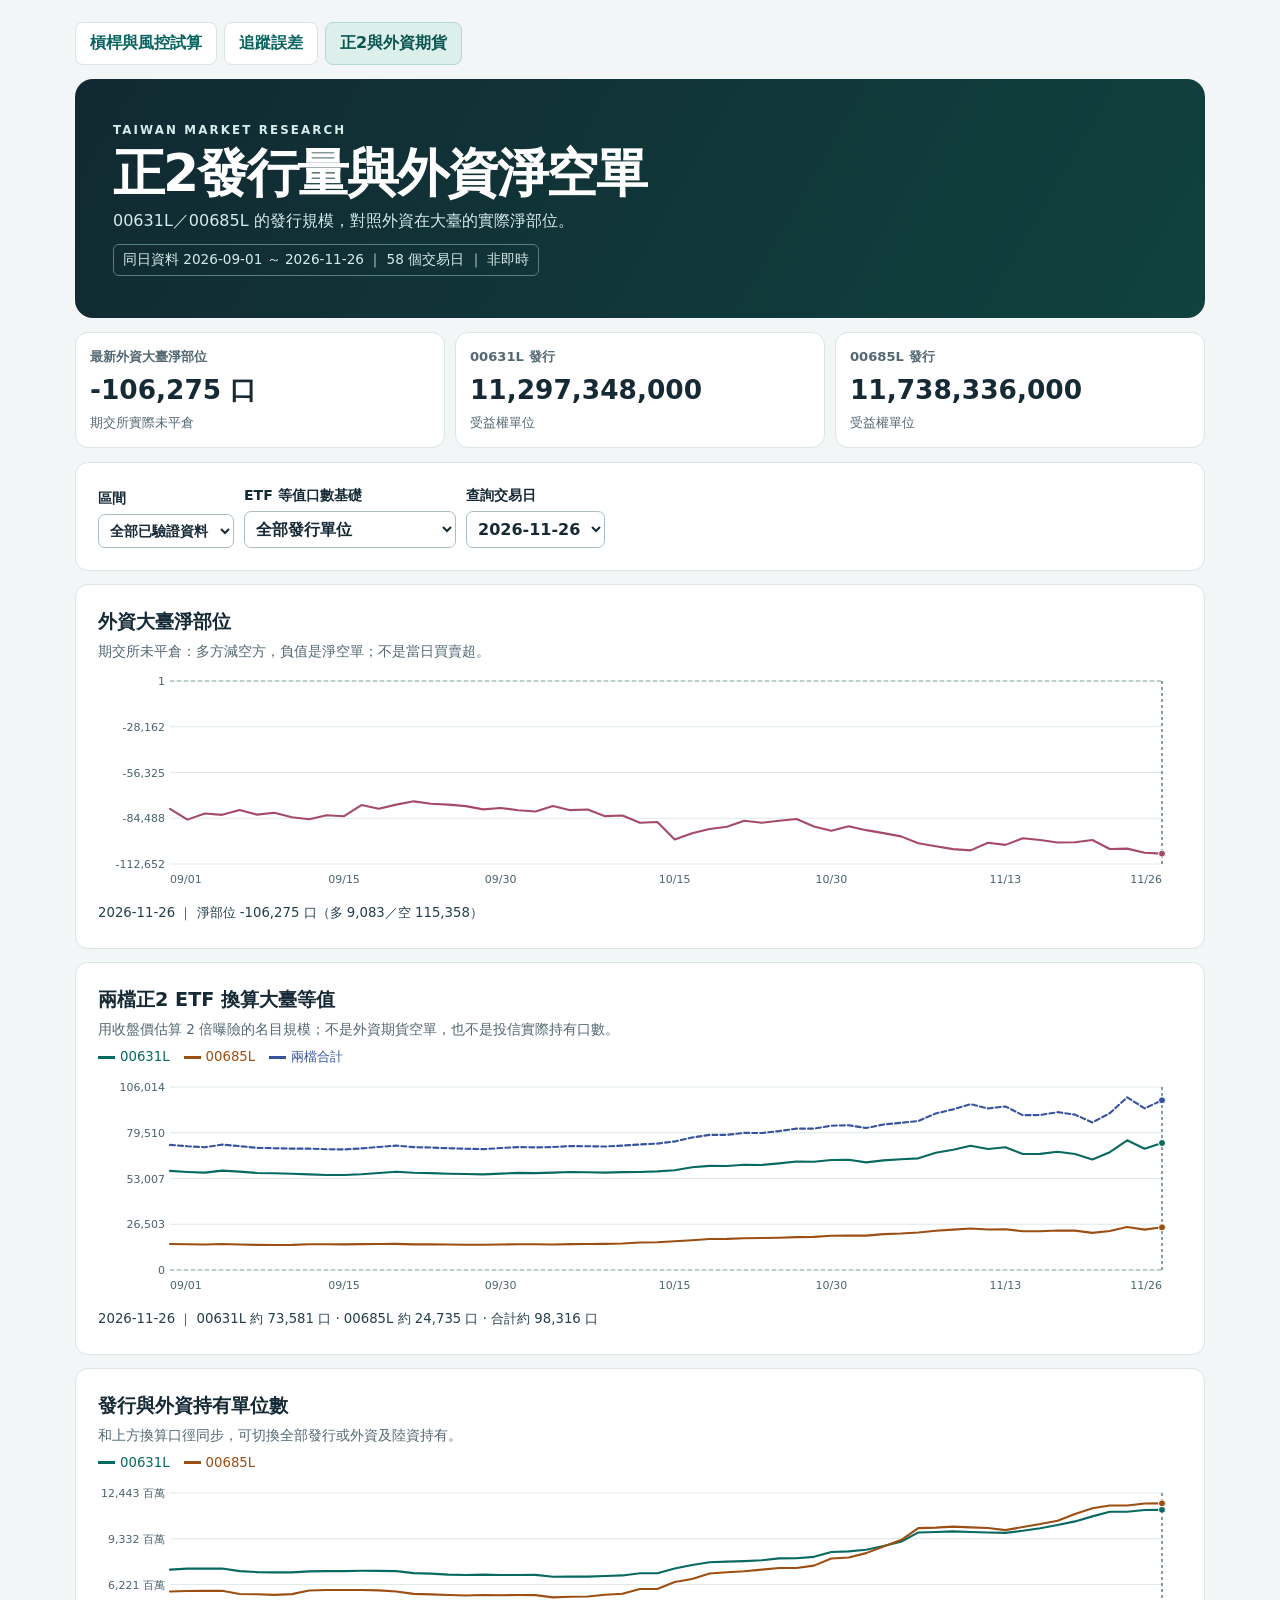
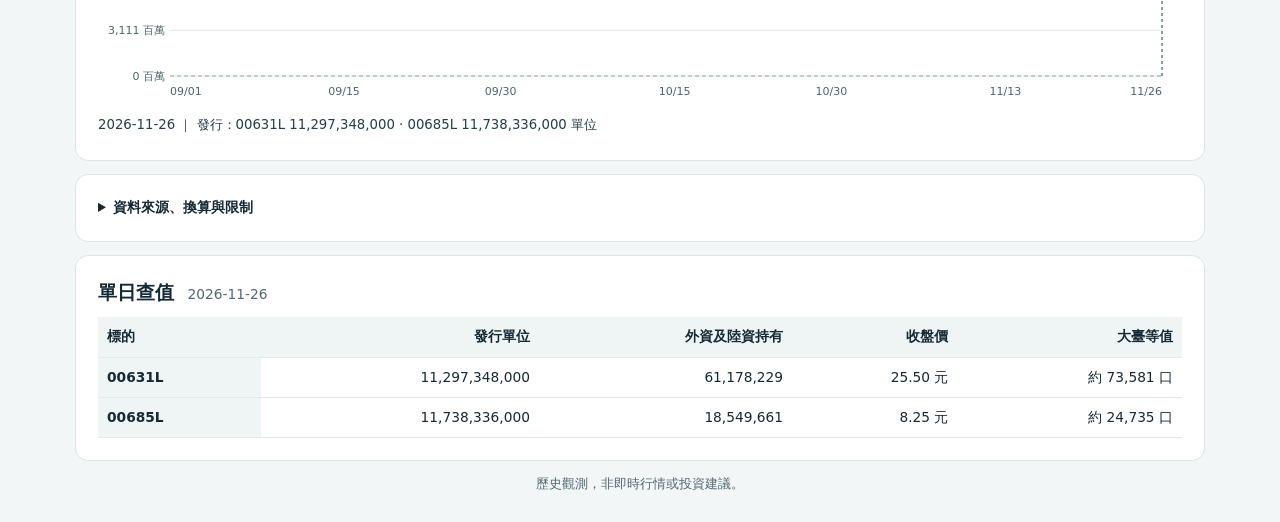
==== positioning/index.html @ 53dcfe0d "Add official foreign futures positioning and leveraged ETF exposure dashboard" ====
<!doctype html>
<html lang="zh-Hant-TW">
<head>
<meta charset="utf-8"><meta name="viewport" content="width=device-width,initial-scale=1">
<meta http-equiv="Content-Security-Policy" content="default-src 'self'; script-src 'self'; style-src 'self'; connect-src 'self' https://raw.githubusercontent.com/pc007ya/TAIEX-LeverageX2/main/positioning/observations.csv; object-src 'none'; base-uri 'none'; form-action 'none'">
<title>正2與外資期貨｜台股槓桿工具</title>
<link rel="stylesheet" href="../tracking/tracker.css?v=linked-day-1"><link rel="stylesheet" href="positioning.css?v=1">
<script type="module" src="positioning.mjs?v=1"></script>
</head>
<body><main>
<nav class="tool-tabs" aria-label="工具分頁"><a href="../">槓桿與風控試算</a><a href="../tracking/">追蹤誤差</a><a href="./" aria-current="page">正2與外資期貨</a></nav>
<header><p class="eyebrow">TAIWAN MARKET RESEARCH</p><h1>正2發行量與外資淨空單</h1>
<p>00631L／00685L 的發行規模，對照外資在大臺的實際淨部位。</p>
<p id="coverage" role="status" class="date-badge">載入證交所與期交所資料…</p>
</header>
<section class="kpis positions-kpis" id="summary" aria-label="最新觀測"></section>
<section class="panel controls" aria-label="圖表控制">
<div class="selects">
<label>區間 <select id="range"><option value="20">近 20 個交易日</option><option value="60">近 60 個交易日</option><option value="all" selected>全部已驗證資料</option></select></label>
<label>ETF 等值口數基礎 <select id="basis"><option value="issued">全部發行單位</option><option value="foreign">只算外資及陸資持有單位</option></select></label>
<label>查詢交易日 <select id="lookup"></select></label>
</div></section>
<section class="panel"><h2>外資大臺淨部位</h2><p class="subtle">期交所未平倉：多方減空方，負值是淨空單；不是當日買賣超。</p><div id="tx"></div><p class="position-readout" id="tx-readout"></p></section>
<section class="panel"><h2>兩檔正2 ETF 換算大臺等值</h2><p class="subtle">用收盤價估算 2 倍曝險的名目規模；不是外資期貨空單，也不是投信實際持有口數。</p><div class="legend"><span class="k631">00631L</span><span class="k685">00685L</span><span class="ktotal">兩檔合計</span></div><div id="exposure"></div><p class="position-readout" id="etf-readout"></p></section>
<section class="panel"><h2>發行與外資持有單位數</h2><p class="subtle">和上方換算口徑同步，可切換全部發行或外資及陸資持有。</p><div class="legend"><span class="k631">00631L</span><span class="k685">00685L</span></div><div id="units"></div><p class="position-readout" id="units-readout"></p></section>
<details class="panel"><summary>資料來源、換算與限制</summary>
<p>外資淨部位＝<a href="https://www.taifex.com.tw/cht/3/futContractsDate">期交所三大法人</a>的臺股期貨未平倉多方 − 空方，合計各到期月；不含小臺、微臺或選擇權。</p>
<p>大臺等值＝所選單位數 × ETF 當日收盤價 × 2 ÷（加權指數當日收盤點數 × 200 元）。以現貨指數當換算基準，非期貨實際成交或結算價；採 ETF 市價而非淨值，會受折溢價影響。00631L 跟蹤臺灣 50 的單日槓桿表現，換算成大臺只用來比較規模，不是精準避險比率。</p>
<p><a href="https://www.twse.com.tw/zh/trading/foreign/mi-qfiis.html">證交所外資及陸資持股統計</a>提供發行股數欄（ETF 為受益權單位）與外陸資持有單位；不把成交量當發行量。<a href="https://www.twse.com.tw/zh/trading/historical/mi-index.html">證交所收盤行情</a>提供收盤價和指數；<a href="https://www.taifex.com.tw/cht/2/tX">大臺契約乘數</a>為每點 200 元。只合併同日資料，缺值不推填。原始單位數與收盤價均為分割後口徑，本頁未跨到兩檔分割前。</p>
<p>圖表只能用來比較規模與方向，不能判斷是哪家外資持有 ETF、是否或如何用期貨避險，或把 ETF 等值直接從外資淨空單扣掉。</p>
<a href="observations.csv" download>下載觀測快照 CSV</a></details>
<section class="panel"><h2>單日查值 <span id="day"></span></h2><div class="table-wrap" tabindex="0" role="region" aria-label="單日發行量及換算">
<table><thead><tr><th scope="col">標的</th><th scope="col">發行單位</th><th scope="col">外資及陸資持有</th><th scope="col">收盤價</th><th scope="col">大臺等值</th></tr></thead><tbody id="daily"></tbody></table></div></section>
<footer>歷史觀測，非即時行情或投資建議。</footer>
</main></body></html>
---- tracking/tracker.css ----
:root{font-family:system-ui,-apple-system,"PingFang TC","Noto Sans CJK TC",sans-serif;color:#162a36;background:#f2f6f6;color-scheme:light;--ink:#162a36;--muted:#536872;--line:#dbe5e4;--teal:#08645f}
*{box-sizing:border-box}
body{margin:0;line-height:1.55}
main{max-width:1220px;margin:auto;padding:22px clamp(14px,4vw,45px) 28px}
.tool-tabs{display:flex;gap:7px;flex-wrap:wrap;margin:0 0 14px}
.tool-tabs a{text-decoration:none;border-radius:8px;padding:8px 14px;font-weight:700;color:var(--teal);border:1px solid var(--line);background:#fff}
.tool-tabs a[aria-current=page]{background:#dcefeb;color:#0b5650;border-color:#b3d8d4}
a{color:#075957}
:focus-visible{outline:3px solid #196dc0;outline-offset:3px}
header{background:#102c33;color:#fff;border-radius:18px;padding:clamp(20px,5vw,38px);margin-bottom:14px;background-image:linear-gradient(120deg,#112932,#10423f)}
header p{margin:.35em 0}
header p{color:#d6ebea}
.eyebrow{font-size:.74rem;letter-spacing:.18em;font-weight:800}
h1{font-size:clamp(2rem,5.2vw,3.25rem);margin:0;line-height:1.16;letter-spacing:-.04em}
h2{font-size:1.2rem;margin:0;color:var(--ink)}
.date-badge{display:inline-block;border:1px solid #57817f;border-radius:6px;padding:4px 9px;font-size:.85rem}
.kpis{display:grid;grid-template-columns:repeat(4,minmax(0,1fr));gap:10px;margin-bottom:14px}
.kpi,.panel{background:#fff;border:1px solid var(--line);border-radius:13px}
.kpi{padding:14px;min-height:104px}
.kpi span,.kpi small{display:block;color:var(--muted);font-size:.82rem}
.kpi strong{font-size:clamp(1.04rem,2.4vw,1.65rem);font-variant-numeric:tabular-nums;display:block;margin:.08em 0}
.panel{padding:clamp(14px,2vw,22px);margin:0 0 13px}
.charts{display:grid;grid-template-columns:1fr 1fr;gap:12px}
.charts article{min-width:0}
.subtle{margin:.3em 0;color:var(--muted);font-size:.85rem}
.selects,.section-head,.import{display:flex;align-items:end;gap:10px;flex-wrap:wrap}
.section-head{justify-content:space-between}
label,legend,summary{font-weight:700;font-size:.88rem}
select,input[type=file],button{display:block;margin-top:4px;max-width:100%;font:inherit;color:inherit;border:1px solid #aabfbd;border-radius:7px;background:#fff;padding:7px}
button,select,summary{cursor:pointer}
fieldset{border:0;padding:0;margin:12px 0 4px}
#symbols{display:flex;gap:6px;flex-wrap:wrap;padding-top:4px}
#symbols label{border:1px solid #ccd9db;border-radius:999px;padding:3px 8px 3px 5px;display:flex;align-items:center;gap:4px}
#symbols input{accent-color:var(--teal)}
svg{display:block;width:100%;height:auto;margin-top:6px;overflow:hidden;touch-action:pan-y}
svg .axis{font-size:12px;fill:#4a646d}
.chart-readout{color:var(--muted);font-size:.79rem;min-height:2.3em;margin:.2em 0}
.table-wrap{overflow-x:auto;margin-top:10px}
table{width:100%;min-width:675px;font-size:.86rem;border-collapse:collapse}
th,td{text-align:right;padding:9px;border-bottom:1px solid #e2e9ea;font-variant-numeric:tabular-nums}
th{background:#eef5f4}
th:first-child,td:first-child{text-align:left}
.plus{color:#a12645}.minus{color:#067158}
footer{color:var(--muted);font-size:.8rem;text-align:center}
@media(max-width:770px){.charts{grid-template-columns:1fr}.kpis{grid-template-columns:repeat(2,minmax(0,1fr))}}
@media(max-width:390px){.selects label{width:100%}.selects select{width:100%}}

.plot-key{display:flex;gap:4px 10px;flex-wrap:wrap;list-style:none;padding:0;margin:3px 0 6px;font-size:.78rem;color:var(--muted)}
.plot-key li{display:flex;align-items:center;gap:4px}
.plot-key svg{width:18px;height:9px;margin:0;touch-action:auto}

svg .axis-index{fill:#123a48;font-weight:700}
svg .axis-caption{font-weight:800;font-size:13px}
@media(max-width:560px){.stacked-plot .axis{font-size:10px}.stacked-plot .axis-caption{font-size:11px}}

.chart-heading{display:flex;justify-content:space-between;align-items:center;gap:8px}
.chart-heading button,.zoom-tools button,.zoom-dates button,.zoom-dates select{margin:0;min-height:44px;padding:7px 10px}
.chart-heading button{flex:none;color:#075957}
button:disabled{opacity:.5;cursor:default}
body:has(#chart-dialog[open]){overflow:hidden}
#chart-dialog{padding:0;border:1px solid var(--line);border-radius:16px;color:var(--ink);background:white;width:calc(100% - 24px);max-width:none;max-height:94dvh}
#chart-dialog::backdrop{background:#102c33ba}
.zoom-shell{padding:12px clamp(12px,1.4vw,22px) 18px}
.zoom-toolbar,.zoom-tools,.zoom-dates{display:flex;gap:6px;flex-wrap:wrap;align-items:center}
.zoom-toolbar{justify-content:space-between;margin:8px 0 4px}
.zoom-dates input{min-width:0;max-width:100%;box-sizing:border-box;margin-top:0;min-height:44px;padding:5px 8px;border:1px solid #aabfbd;border-radius:7px;background:white;color:inherit;font:inherit;font-weight:400;font-size:16px}
.zoom-dates label{font-weight:700;display:flex;align-items:center;gap:5px;min-width:0}
.date-divider{color:var(--muted);padding:0 3px}
#zoom-error{margin:.3em 0;color:#9a2542;font-size:.85rem}
.zoom-tools button,.zoom-dates button{font-size:.85rem}
#zoom-plot>svg{width:100%;height:auto;margin:0}
#zoom-plot svg .axis{font-size:12px}
#zoom-plot svg .axis-caption{font-size:13px}
.point-inspector{margin-top:12px;border:1px solid var(--line);border-radius:10px;background:#f1f7f6;padding:8px 10px}
.point-inspector h3{margin:0 0 4px;font-size:.9rem}
.point-inspector dl{display:grid;grid-template-columns:repeat(auto-fit,minmax(125px,1fr));gap:5px;margin:0}
.point-inspector dl>div{border-radius:6px;padding:5px 8px;background:white;overflow-wrap:anywhere}
.point-inspector dt,.point-inspector small{font-size:.75rem;color:var(--muted)}
.point-inspector dd{margin:0;font-weight:700;font-size:.9rem;font-variant-numeric:tabular-nums}
@media(max-width:560px){
  #chart-dialog{margin:0;width:100%;height:100dvh;max-height:100dvh;border:0;border-radius:0}
  .zoom-shell{padding:max(12px,env(safe-area-inset-top)) 12px max(16px,env(safe-area-inset-bottom))}
  .zoom-dates{display:grid;grid-template-columns:minmax(0,1fr) auto minmax(0,1fr);width:100%;align-items:end}
  .zoom-dates label{display:grid;gap:2px}
  .zoom-dates input{width:100%;font-size:16px}
  .date-divider{padding-bottom:11px}
  .zoom-toolbar{gap:9px}
  #zoom-plot svg .axis{font-size:10px}
  #zoom-plot svg .axis-caption{font-size:11px}
}

.icon-button{display:inline-grid;place-items:center;width:44px;height:44px;flex:0 0 44px;padding:8px!important;color:#08645f;background:#f6faf9;border:1px solid #aabfbd;border-radius:9px}
.icon-button:not(:disabled):hover{border-color:#0e716c;background:#dbefeb}
.icon-button svg{width:21px;height:21px;margin:0;fill:none;stroke:currentColor;stroke-width:1.7;stroke-linecap:round;stroke-linejoin:round;pointer-events:none}
#zoom-plot,#returns,#gap{position:relative}
.chart-tooltip{position:absolute;z-index:2;pointer-events:none;min-width:min(166px,92%);max-width:min(230px,94%);padding:7px 9px;border-radius:8px;background:rgb(19 46 55 / 50%);color:#fff;text-shadow:0 1px 2px #10232a,0 0 3px #10232a;box-shadow:0 4px 12px #122b3a30;font-size:.76rem;line-height:1.35}
.chart-tooltip[hidden]{display:none}
.chart-tooltip-day{display:block;margin-bottom:3px}
.chart-tooltip ul{list-style:none;margin:0;padding:0}
.chart-tooltip li{display:grid;grid-template-columns:8px minmax(0,1fr) auto;gap:5px;align-items:center;margin:2px 0}
.chart-tooltip li svg{width:8px;height:8px;margin:0}
.chart-tooltip li span{white-space:nowrap;overflow:hidden;text-overflow:ellipsis}
.chart-tooltip li strong{font-variant-numeric:tabular-nums;white-space:nowrap;text-align:right}
.chart-tooltip-index{border-top:1px solid #719399;margin-top:4px;padding-top:4px;color:#d8e9e9}

.macd-panel .chart-heading label{display:flex;gap:6px;align-items:center;white-space:nowrap}
.macd-panel select{margin:0;max-width:min(54vw,245px)}
.zoom-macd{margin-top:16px;padding-top:10px;border-top:1px solid var(--line)}
.zoom-macd h3{margin:0;font-size:1rem}
#macd-plot>svg,#zoom-macd>svg{width:100%;height:auto}
#macd-plot svg .axis,#zoom-macd svg .axis{font-size:12px}
.macd-readout{margin:2px 0;color:#334d59;font-size:.85rem;font-variant-numeric:tabular-nums}
@media(max-width:560px){#macd-plot svg .axis,#zoom-macd svg .axis{font-size:10px}}
---- positioning/positioning.css ----
.positions-kpis{grid-template-columns:repeat(3,minmax(0,1fr))}
.positions-kpis .kpi span{font-weight:700}
.position-readout{min-height:1.7em;margin:.35em 0 0;font-size:.83rem;color:#243f4a;font-variant-numeric:tabular-nums}
.legend{display:flex;gap:14px;flex-wrap:wrap;margin:.45rem 0 .1rem;font-size:.83rem}
.legend span::before{content:'';display:inline-block;width:17px;height:3px;margin-right:5px;vertical-align:middle;background:currentColor}
.k631{color:#086960}.k685{color:#9c4f13}.ktotal{color:#37539e}
#day{font-size:.86rem;color:var(--muted);margin-left:.5em;font-weight:500}
.plot{width:100%;min-height:155px;touch-action:pan-y}
.plot .axis{font-size:11px}
#lookup,#basis{font-size:16px}
@media(max-width:650px){
 .positions-kpis{grid-template-columns:repeat(2,minmax(0,1fr))}
 .positions-kpis .kpi:first-child{grid-column:1/-1;min-height:initial}
 .positions-kpis .kpi{padding:10px}
}
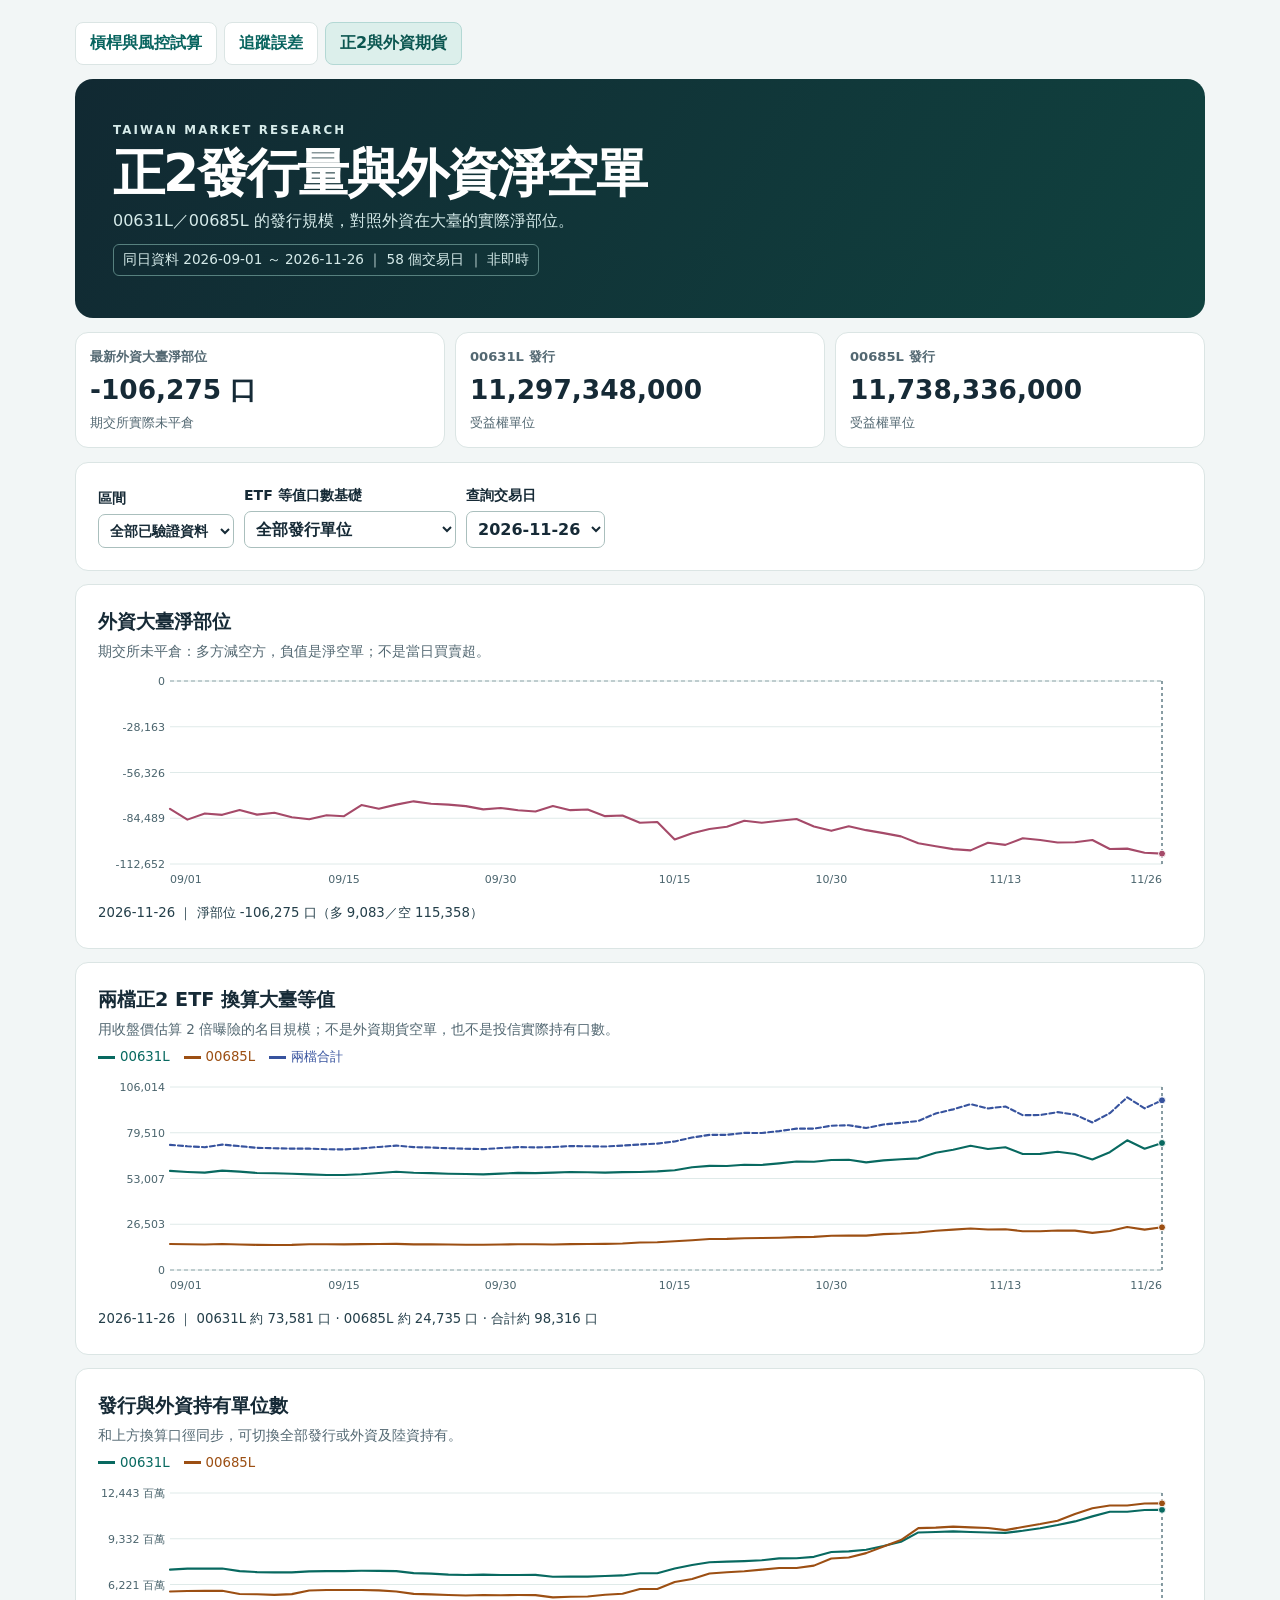
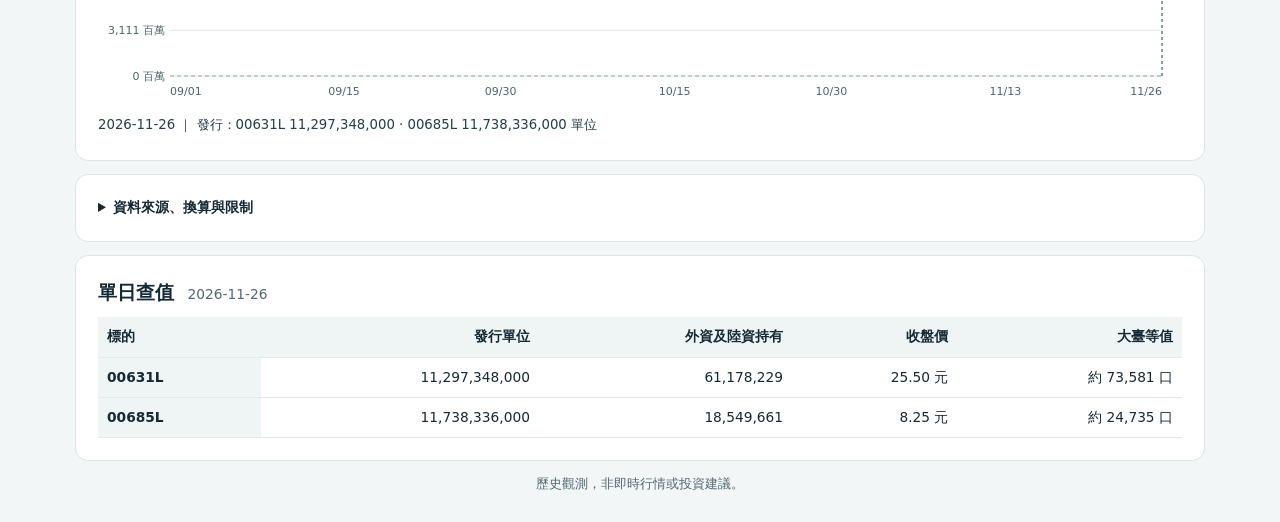
==== commit 2202ab35: "Polish mobile positioning display and label exact zero axis" ====
--- a/positioning/index.html
+++ b/positioning/index.html
@@ -4,8 +4,8 @@
 <meta charset="utf-8"><meta name="viewport" content="width=device-width,initial-scale=1">
 <meta http-equiv="Content-Security-Policy" content="default-src 'self'; script-src 'self'; style-src 'self'; connect-src 'self' https://raw.githubusercontent.com/pc007ya/TAIEX-LeverageX2/main/positioning/observations.csv; object-src 'none'; base-uri 'none'; form-action 'none'">
 <title>正2與外資期貨｜台股槓桿工具</title>
-<link rel="stylesheet" href="../tracking/tracker.css?v=linked-day-1"><link rel="stylesheet" href="positioning.css?v=1">
-<script type="module" src="positioning.mjs?v=1"></script>
+<link rel="stylesheet" href="../tracking/tracker.css?v=linked-day-1"><link rel="stylesheet" href="positioning.css?v=2">
+<script type="module" src="positioning.mjs?v=2"></script>
 </head>
 <body><main>
 <nav class="tool-tabs" aria-label="工具分頁"><a href="../">槓桿與風控試算</a><a href="../tracking/">追蹤誤差</a><a href="./" aria-current="page">正2與外資期貨</a></nav>
@@ -29,7 +29,7 @@
 <p><a href="https://www.twse.com.tw/zh/trading/foreign/mi-qfiis.html">證交所外資及陸資持股統計</a>提供發行股數欄（ETF 為受益權單位）與外陸資持有單位；不把成交量當發行量。<a href="https://www.twse.com.tw/zh/trading/historical/mi-index.html">證交所收盤行情</a>提供收盤價和指數；<a href="https://www.taifex.com.tw/cht/2/tX">大臺契約乘數</a>為每點 200 元。只合併同日資料，缺值不推填。原始單位數與收盤價均為分割後口徑，本頁未跨到兩檔分割前。</p>
 <p>圖表只能用來比較規模與方向，不能判斷是哪家外資持有 ETF、是否或如何用期貨避險，或把 ETF 等值直接從外資淨空單扣掉。</p>
 <a href="observations.csv" download>下載觀測快照 CSV</a></details>
-<section class="panel"><h2>單日查值 <span id="day"></span></h2><div class="table-wrap" tabindex="0" role="region" aria-label="單日發行量及換算">
+<section class="panel"><h2>單日查值 <span id="day"></span></h2><p class="subtle mobile-table-tip">左右滑動查看全部欄位。</p><div class="table-wrap" tabindex="0" role="region" aria-label="單日發行量及換算">
 <table><thead><tr><th scope="col">標的</th><th scope="col">發行單位</th><th scope="col">外資及陸資持有</th><th scope="col">收盤價</th><th scope="col">大臺等值</th></tr></thead><tbody id="daily"></tbody></table></div></section>
 <footer>歷史觀測，非即時行情或投資建議。</footer>
 </main></body></html>
--- a/positioning/positioning.css
+++ b/positioning/positioning.css
@@ -8,7 +8,10 @@
 .plot{width:100%;min-height:155px;touch-action:pan-y}
 .plot .axis{font-size:11px}
 #lookup,#basis{font-size:16px}
+.mobile-table-tip{display:none}
+@media(max-width:690px){.mobile-table-tip{display:block}}
 @media(max-width:650px){
+ header h1{font-size:clamp(1.32rem,6.5vw,2rem)}
  .positions-kpis{grid-template-columns:repeat(2,minmax(0,1fr))}
  .positions-kpis .kpi:first-child{grid-column:1/-1;min-height:initial}
  .positions-kpis .kpi{padding:10px}
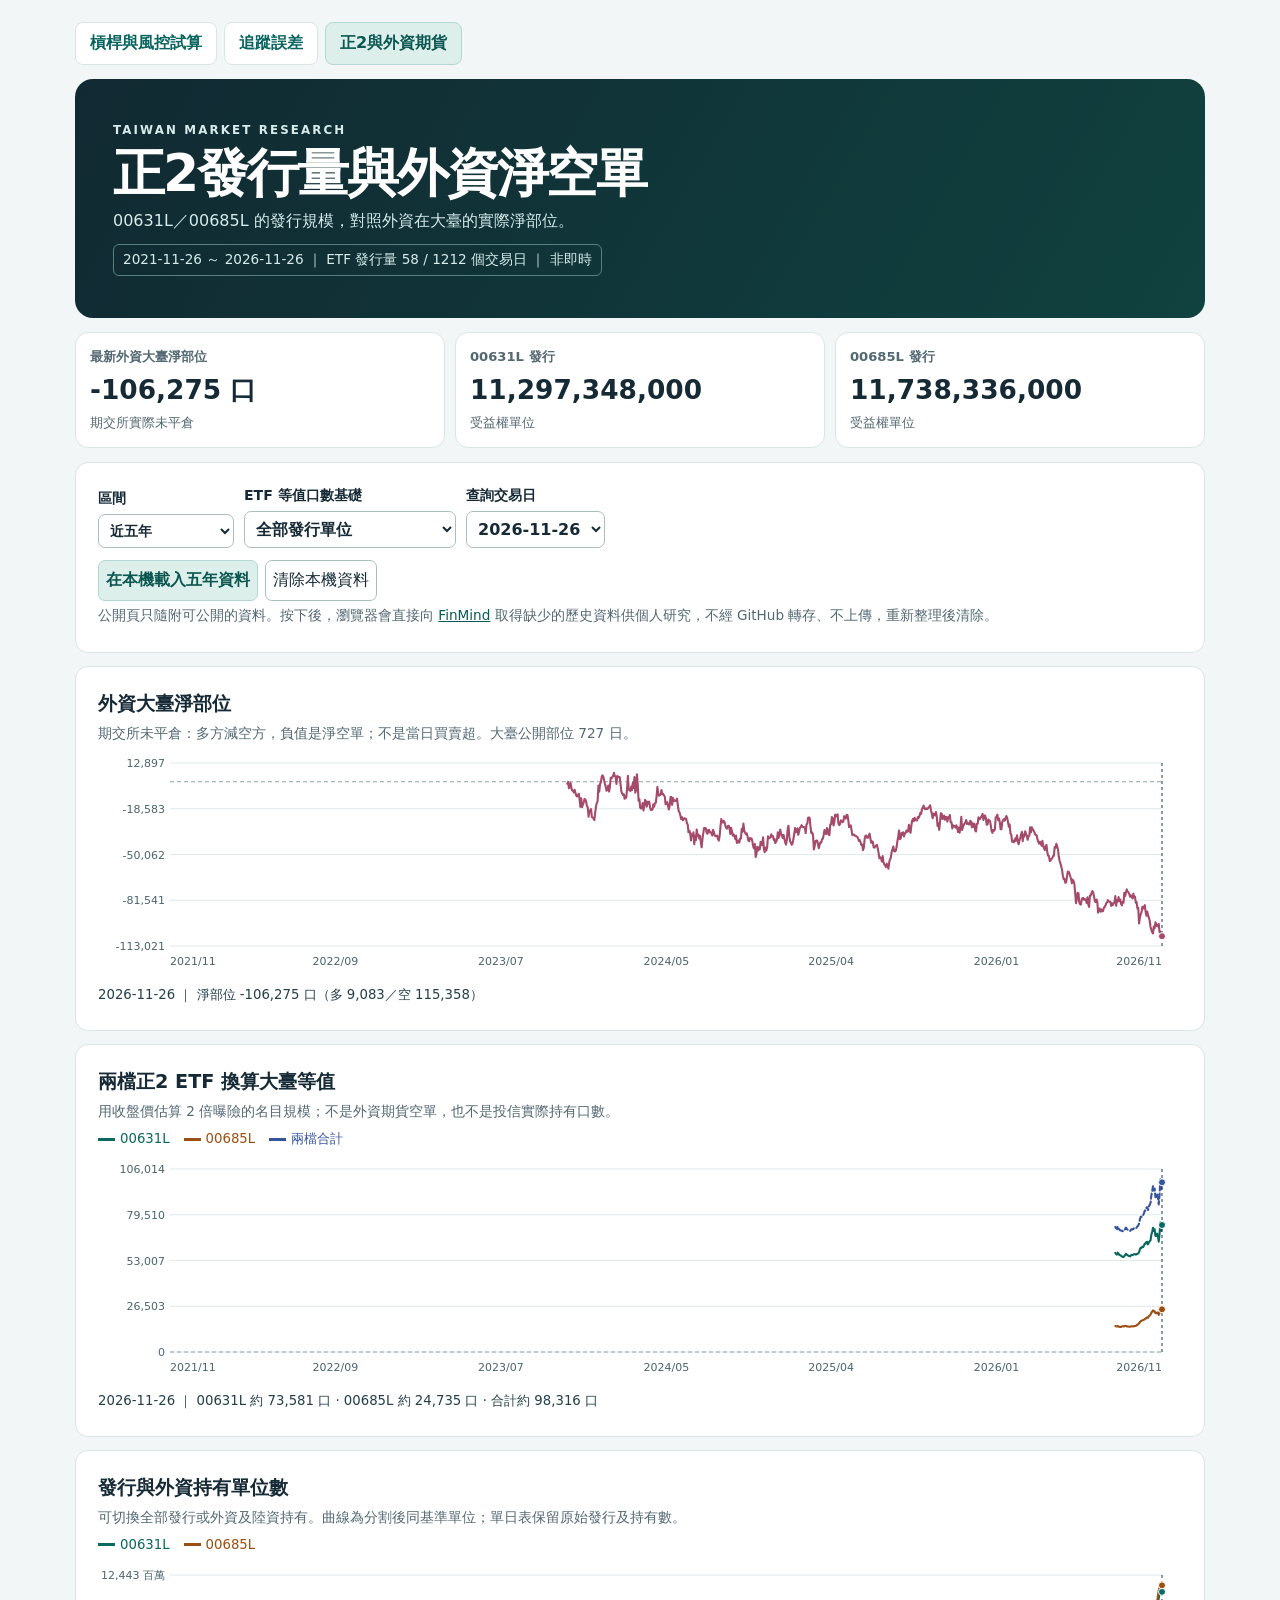
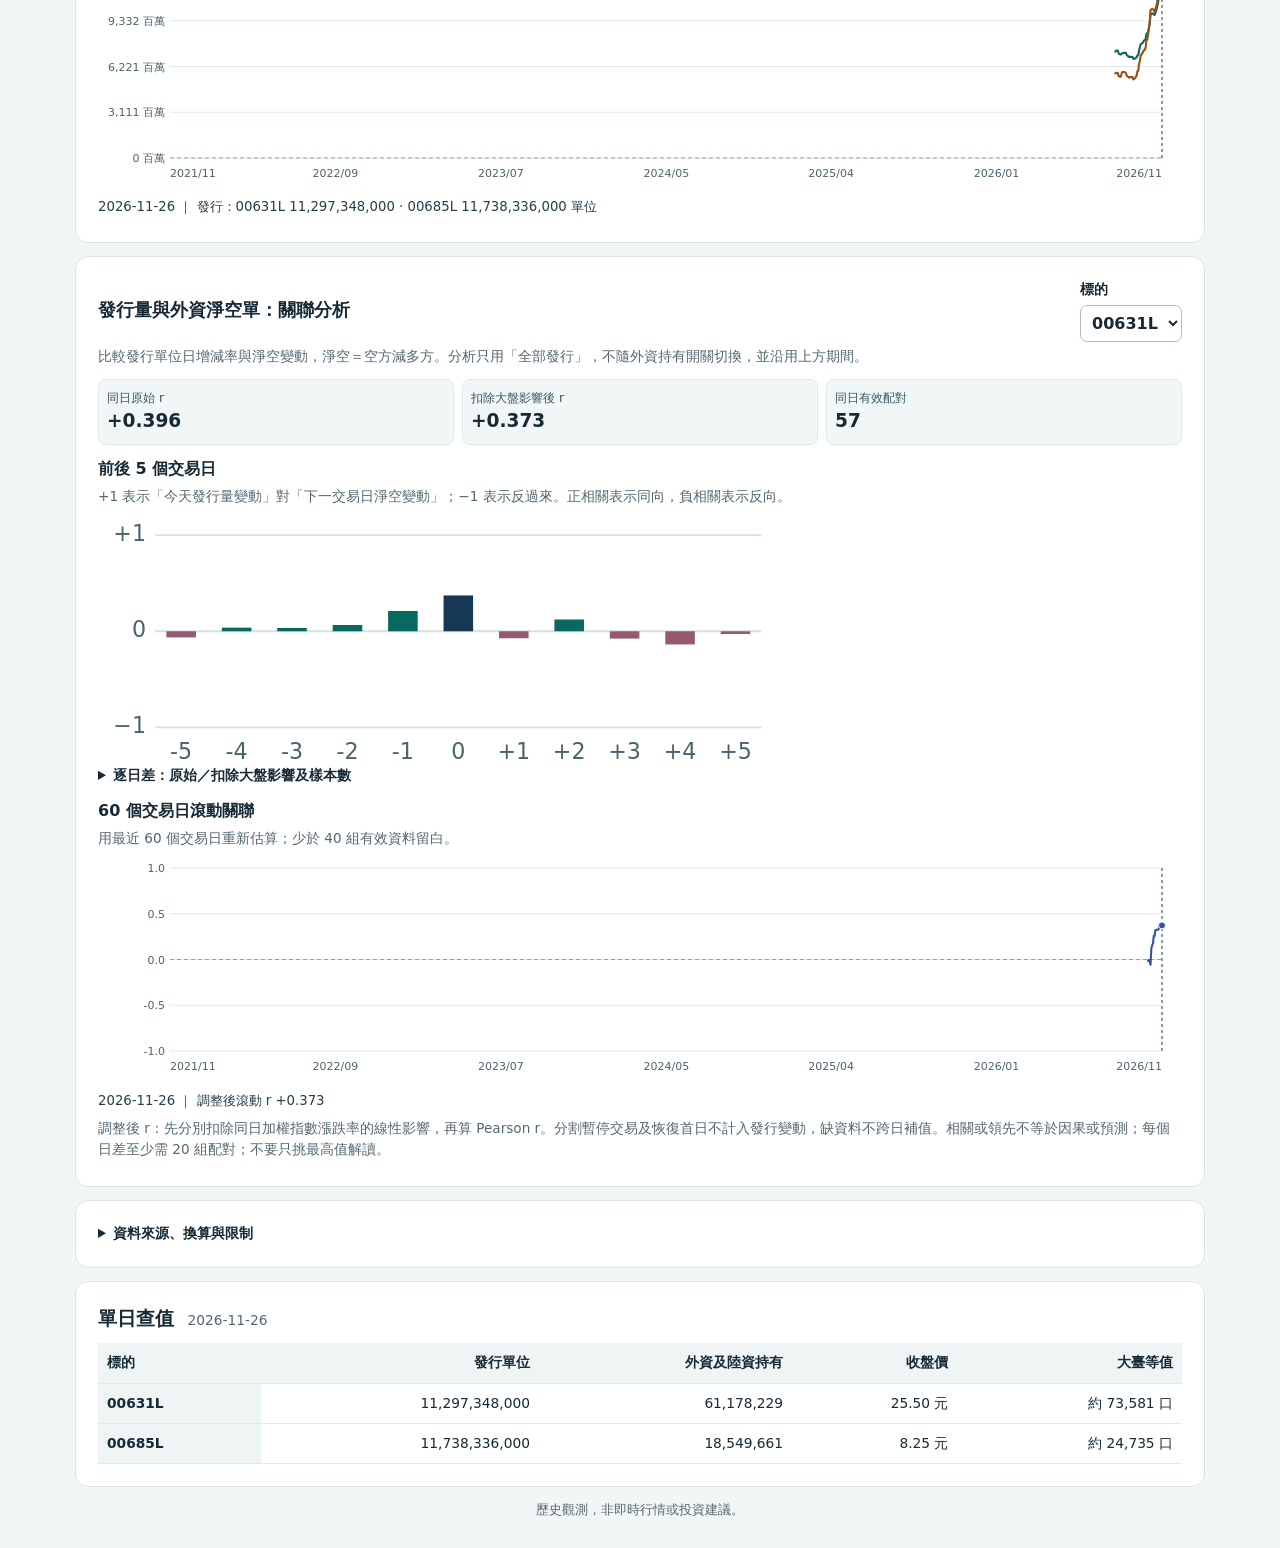
==== commit 1f242e32: "Add five-year local research mode and ETF issuance versus TX analytics" ====
--- a/positioning/index.html
+++ b/positioning/index.html
@@ -2,10 +2,10 @@
 <html lang="zh-Hant-TW">
 <head>
 <meta charset="utf-8"><meta name="viewport" content="width=device-width,initial-scale=1">
-<meta http-equiv="Content-Security-Policy" content="default-src 'self'; script-src 'self'; style-src 'self'; connect-src 'self' https://raw.githubusercontent.com/pc007ya/TAIEX-LeverageX2/main/positioning/observations.csv; object-src 'none'; base-uri 'none'; form-action 'none'">
+<meta http-equiv="Content-Security-Policy" content="default-src 'self'; script-src 'self'; style-src 'self'; connect-src 'self' https://raw.githubusercontent.com/pc007ya/TAIEX-LeverageX2/main/positioning/observations.csv https://api.finmindtrade.com/api/v4/data; object-src 'none'; base-uri 'none'; form-action 'none'">
 <title>正2與外資期貨｜台股槓桿工具</title>
-<link rel="stylesheet" href="../tracking/tracker.css?v=linked-day-1"><link rel="stylesheet" href="positioning.css?v=2">
-<script type="module" src="positioning.mjs?v=2"></script>
+<link rel="stylesheet" href="../tracking/tracker.css?v=linked-day-1"><link rel="stylesheet" href="positioning.css?v=5">
+<script type="module" src="positioning.mjs?v=5"></script>
 </head>
 <body><main>
 <nav class="tool-tabs" aria-label="工具分頁"><a href="../">槓桿與風控試算</a><a href="../tracking/">追蹤誤差</a><a href="./" aria-current="page">正2與外資期貨</a></nav>
@@ -16,19 +16,36 @@
 <section class="kpis positions-kpis" id="summary" aria-label="最新觀測"></section>
 <section class="panel controls" aria-label="圖表控制">
 <div class="selects">
-<label>區間 <select id="range"><option value="20">近 20 個交易日</option><option value="60">近 60 個交易日</option><option value="all" selected>全部已驗證資料</option></select></label>
+<label>區間 <select id="range"><option value="20">近 20 個交易日</option><option value="60">近 60 個交易日</option><option value="year">近一年</option><option value="five" selected>近五年</option><option value="all">全部已驗證資料</option></select></label>
 <label>ETF 等值口數基礎 <select id="basis"><option value="issued">全部發行單位</option><option value="foreign">只算外資及陸資持有單位</option></select></label>
 <label>查詢交易日 <select id="lookup"></select></label>
-</div></section>
-<section class="panel"><h2>外資大臺淨部位</h2><p class="subtle">期交所未平倉：多方減空方，負值是淨空單；不是當日買賣超。</p><div id="tx"></div><p class="position-readout" id="tx-readout"></p></section>
+</div><div class="research-actions"><button type="button" id="load-five">在本機載入五年資料</button><button type="button" id="discard-five" hidden>清除本機資料</button></div>
+<p class="subtle">公開頁只隨附可公開的資料。按下後，瀏覽器會直接向 <a href="https://finmind.github.io/Disclaimer/">FinMind</a> 取得缺少的歷史資料供個人研究，不經 GitHub 轉存、不上傳，重新整理後清除。</p>
+<p id="research-status" role="status" class="subtle"></p></section>
+<section class="panel"><h2>外資大臺淨部位</h2><p class="subtle">期交所未平倉：多方減空方，負值是淨空單；不是當日買賣超。<span id="public-coverage"></span></p><div id="tx"></div><p class="position-readout" id="tx-readout"></p></section>
 <section class="panel"><h2>兩檔正2 ETF 換算大臺等值</h2><p class="subtle">用收盤價估算 2 倍曝險的名目規模；不是外資期貨空單，也不是投信實際持有口數。</p><div class="legend"><span class="k631">00631L</span><span class="k685">00685L</span><span class="ktotal">兩檔合計</span></div><div id="exposure"></div><p class="position-readout" id="etf-readout"></p></section>
-<section class="panel"><h2>發行與外資持有單位數</h2><p class="subtle">和上方換算口徑同步，可切換全部發行或外資及陸資持有。</p><div class="legend"><span class="k631">00631L</span><span class="k685">00685L</span></div><div id="units"></div><p class="position-readout" id="units-readout"></p></section>
+<section class="panel"><h2>發行與外資持有單位數</h2><p class="subtle">可切換全部發行或外資及陸資持有。曲線為分割後同基準單位；單日表保留原始發行及持有數。</p><div class="legend"><span class="k631">00631L</span><span class="k685">00685L</span></div><div id="units"></div><p class="position-readout" id="units-readout"></p></section>
+<section class="panel" aria-labelledby="relationship-title">
+<div class="chart-heading"><h2 id="relationship-title">發行量與外資淨空單：關聯分析</h2><label>標的 <select id="rel-fund"><option value="631">00631L</option><option value="685">00685L</option></select></label></div>
+<p class="subtle">比較發行單位日增減率與淨空變動，淨空＝空方減多方。分析只用「全部發行」，不隨外資持有開關切換，並沿用上方期間。</p>
+<div id="rel-stats" class="rel-stats"></div>
+<h3>前後 5 個交易日</h3>
+<p class="subtle">+1 表示「今天發行量變動」對「下一交易日淨空變動」；−1 表示反過來。正相關表示同向，負相關表示反向。</p>
+<div id="rel-lags"></div>
+<details><summary>逐日差：原始／扣除大盤影響及樣本數</summary><div class="table-wrap" tabindex="0" role="region" aria-label="相關係數和樣本數"><table><thead><tr><th>日差</th><th>原始 r</th><th>調整後 r</th><th>有效配對</th></tr></thead><tbody id="rel-table"></tbody></table></div></details>
+<h3>60 個交易日滾動關聯</h3>
+<p class="subtle">用最近 60 個交易日重新估算；少於 40 組有效資料留白。</p>
+<div id="rel-trend"></div><p class="position-readout" id="rel-readout"></p>
+<p class="subtle">調整後 r：先分別扣除同日加權指數漲跌率的線性影響，再算 Pearson r。分割暫停交易及恢復首日不計入發行變動，缺資料不跨日補值。相關或領先不等於因果或預測；每個日差至少需 20 組配對；不要只挑最高值解讀。</p></section>
 <details class="panel"><summary>資料來源、換算與限制</summary>
 <p>外資淨部位＝<a href="https://www.taifex.com.tw/cht/3/futContractsDate">期交所三大法人</a>的臺股期貨未平倉多方 − 空方，合計各到期月；不含小臺、微臺或選擇權。</p>
 <p>大臺等值＝所選單位數 × ETF 當日收盤價 × 2 ÷（加權指數當日收盤點數 × 200 元）。以現貨指數當換算基準，非期貨實際成交或結算價；採 ETF 市價而非淨值，會受折溢價影響。00631L 跟蹤臺灣 50 的單日槓桿表現，換算成大臺只用來比較規模，不是精準避險比率。</p>
-<p><a href="https://www.twse.com.tw/zh/trading/foreign/mi-qfiis.html">證交所外資及陸資持股統計</a>提供發行股數欄（ETF 為受益權單位）與外陸資持有單位；不把成交量當發行量。<a href="https://www.twse.com.tw/zh/trading/historical/mi-index.html">證交所收盤行情</a>提供收盤價和指數；<a href="https://www.taifex.com.tw/cht/2/tX">大臺契約乘數</a>為每點 200 元。只合併同日資料，缺值不推填。原始單位數與收盤價均為分割後口徑，本頁未跨到兩檔分割前。</p>
+<p><a href="https://www.twse.com.tw/zh/trading/foreign/mi-qfiis.html">證交所外資及陸資持股統計</a>提供發行股數欄（ETF 為受益權單位）與外陸資持有單位；不把成交量當發行量。<a href="https://www.twse.com.tw/zh/trading/historical/mi-index.html">證交所收盤行情</a>提供收盤價和指數；<a href="https://www.taifex.com.tw/cht/2/tX">大臺契約乘數</a>為每點 200 元。只合併同日資料，缺值不推填。發行曲線／關聯分析以分割後基準比較（00631L 22 倍、00685L 24 倍）；大臺等值使用各日期的原始單位數與原始收盤價，分割停牌日或無收盤價留白。</p>
 <p>圖表只能用來比較規模與方向，不能判斷是哪家外資持有 ETF、是否或如何用期貨避險，或把 ETF 等值直接從外資淨空單扣掉。</p>
-<a href="observations.csv" download>下載觀測快照 CSV</a></details>
+<p id="tx-coverage"></p><p>較早的大臺日資料不在<a href="https://www.taifex.com.tw/cht/3/futContractsDateView">期交所免費三年下載範圍</a>；公開圖上未取得可重發授權的日期留白。兩檔發行量的五年歷史同樣僅在你載入個人研究資料後顯示。期交所的公開部分來自<a href="https://data.gov.tw/dataset/11596">三大法人開放資料</a>，較早資料若載入則以 FinMind 彙整補足。</p>
+<a href="observations.csv" download>下載公開觀測快照 CSV</a>
+<p class="subtle">如持有可自行使用的歷史大臺資料，可在本頁補入缺漏的交易日。可選用你有權使用的 CSV（date,long,short）或 FinMind TX 原始 JSON。網站不替你抓取或轉發第三方檔案、不覆蓋公開官方數字；資料不上傳，重新整理後清除。</p>
+<label>匯入本機大臺未平倉資料<input type="file" id="tx-import" accept=".csv,.json,text/csv,application/json"></label><button type="button" id="tx-reset" hidden>清除本機匯入</button><p id="tx-import-status" role="status"></p></details>
 <section class="panel"><h2>單日查值 <span id="day"></span></h2><p class="subtle mobile-table-tip">左右滑動查看全部欄位。</p><div class="table-wrap" tabindex="0" role="region" aria-label="單日發行量及換算">
 <table><thead><tr><th scope="col">標的</th><th scope="col">發行單位</th><th scope="col">外資及陸資持有</th><th scope="col">收盤價</th><th scope="col">大臺等值</th></tr></thead><tbody id="daily"></tbody></table></div></section>
 <footer>歷史觀測，非即時行情或投資建議。</footer>
--- a/positioning/positioning.css
+++ b/positioning/positioning.css
@@ -16,3 +16,12 @@
  .positions-kpis .kpi:first-child{grid-column:1/-1;min-height:initial}
  .positions-kpis .kpi{padding:10px}
 }
+
+.rel-stats{display:grid;grid-template-columns:repeat(3,minmax(0,1fr));gap:8px;margin:12px 0}
+.rel-stats>div{background:#f1f7f6;border:1px solid #dce9e7;border-radius:8px;padding:8px}
+.rel-stats span,.rel-stats strong{display:block}.rel-stats span{font-size:.78rem;color:#385661}.rel-stats strong{font-size:1.16rem;font-variant-numeric:tabular-nums}
+#rel-lags{max-width:680px}#rel-table{font-variant-numeric:tabular-nums}#relationship-title{font-size:1.1rem}
+#rel-fund{font-size:16px}.panel h3{margin:.75em 0 .3em;font-size:1rem}
+@media(max-width:440px){.rel-stats>div{padding:6px}}
+
+.research-actions{display:flex;flex-wrap:wrap;gap:7px;margin:8px 0 2px}.research-actions button:first-child{background:#dcefeb;color:#0b5650;border-color:#b3d8d4;font-weight:700}
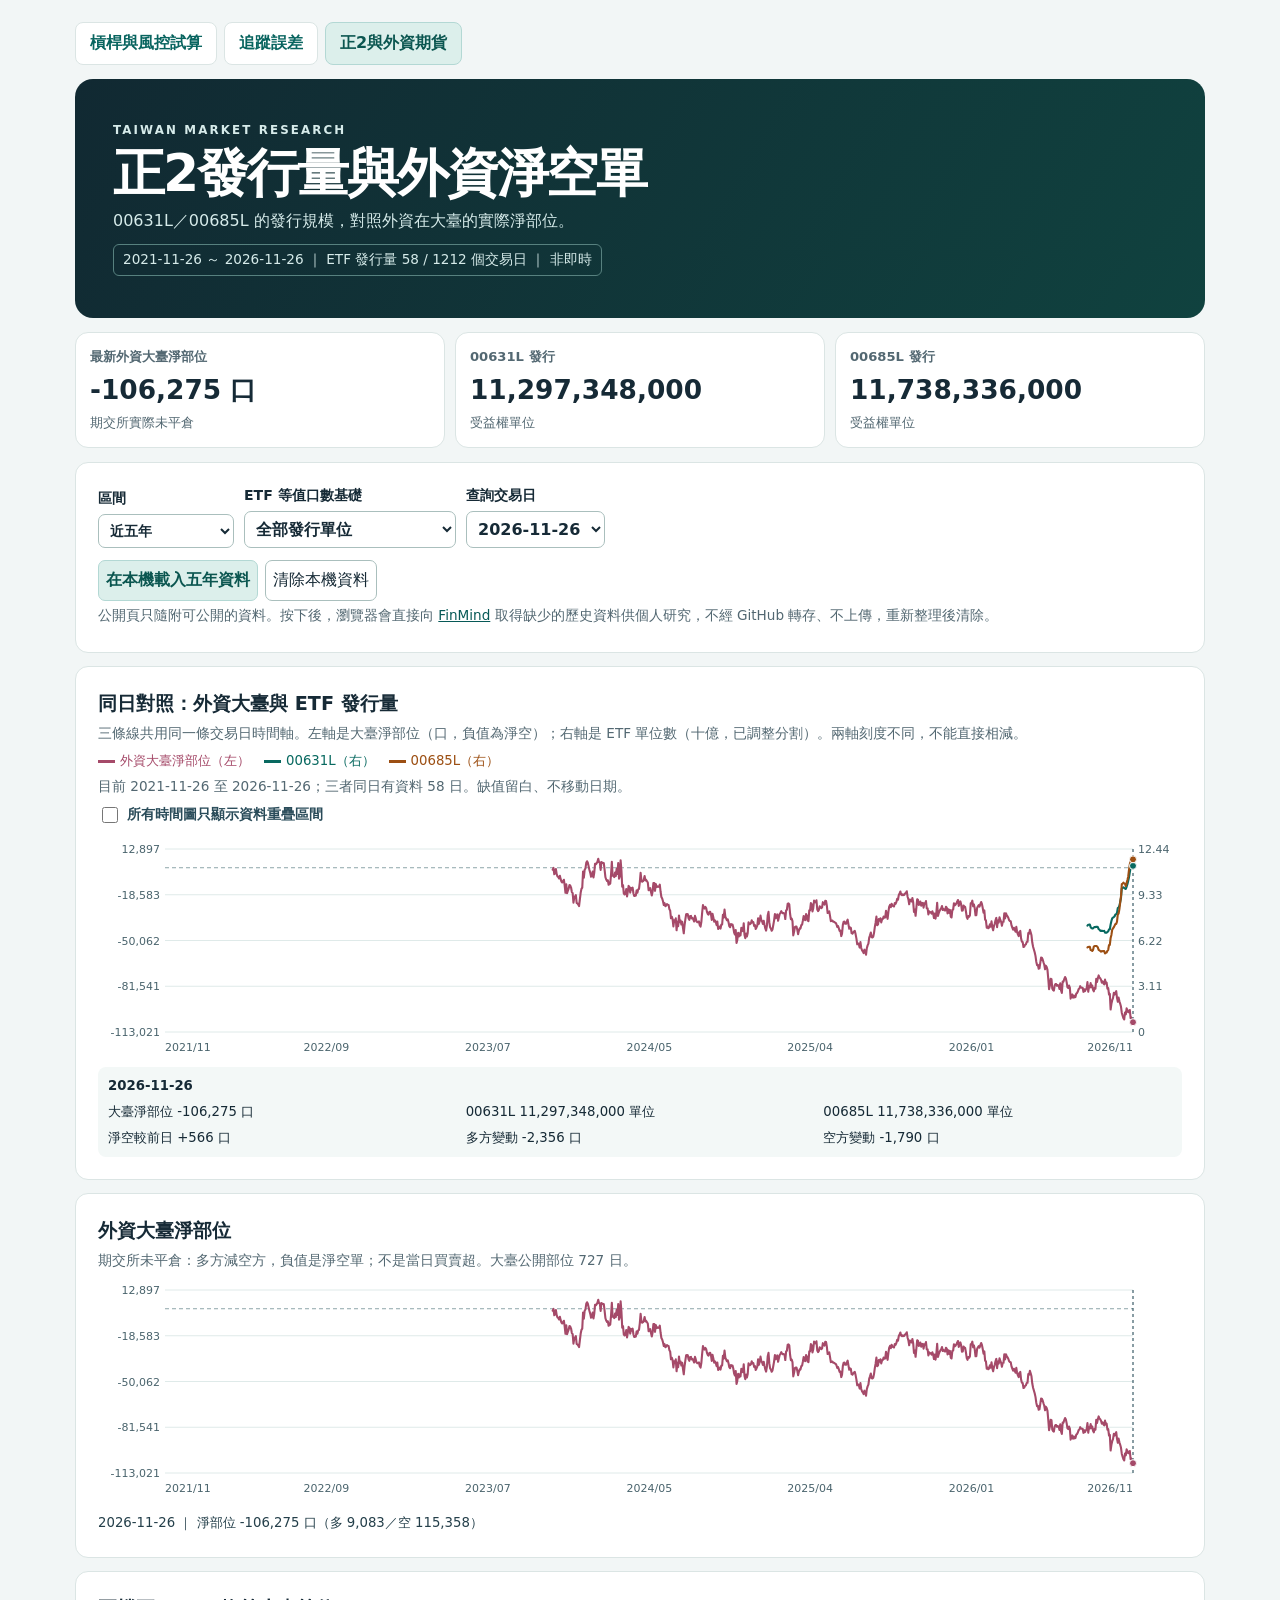
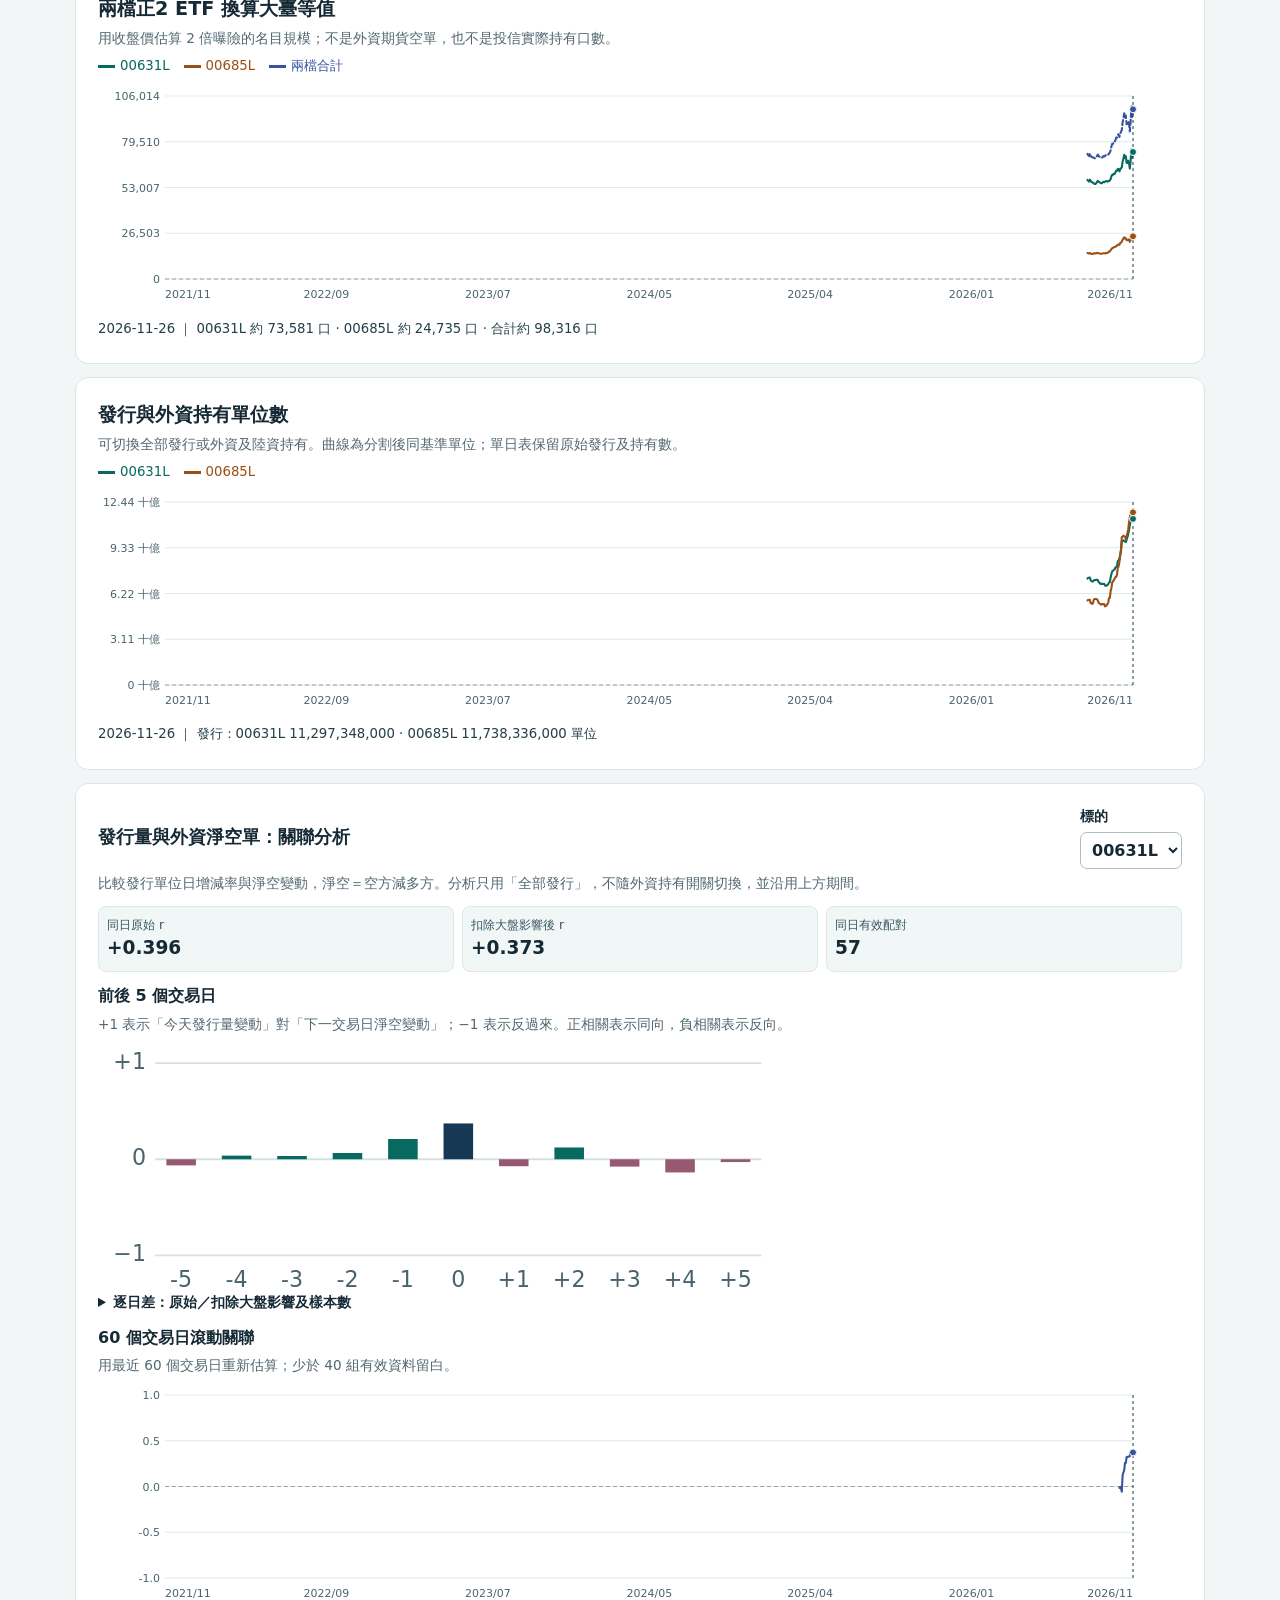
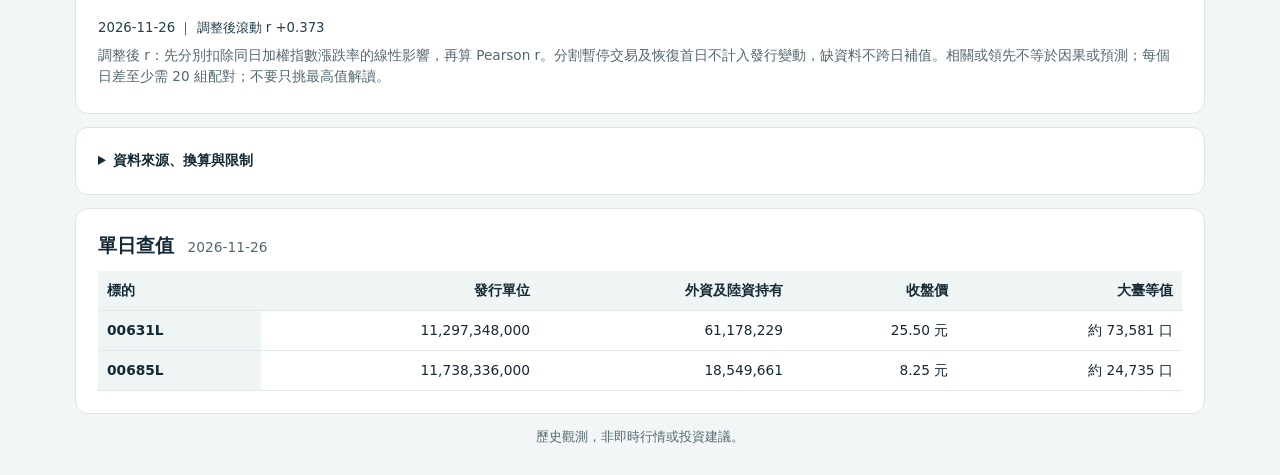
==== commit 936098c2: "Put ETF issuance and foreign TX position on a single synchronized date axis" ====
--- a/positioning/index.html
+++ b/positioning/index.html
@@ -4,8 +4,8 @@
 <meta charset="utf-8"><meta name="viewport" content="width=device-width,initial-scale=1">
 <meta http-equiv="Content-Security-Policy" content="default-src 'self'; script-src 'self'; style-src 'self'; connect-src 'self' https://raw.githubusercontent.com/pc007ya/TAIEX-LeverageX2/main/positioning/observations.csv https://api.finmindtrade.com/api/v4/data; object-src 'none'; base-uri 'none'; form-action 'none'">
 <title>正2與外資期貨｜台股槓桿工具</title>
-<link rel="stylesheet" href="../tracking/tracker.css?v=linked-day-1"><link rel="stylesheet" href="positioning.css?v=5">
-<script type="module" src="positioning.mjs?v=5"></script>
+<link rel="stylesheet" href="../tracking/tracker.css?v=linked-day-1"><link rel="stylesheet" href="positioning.css?v=sync-1">
+<script type="module" src="positioning.mjs?v=sync-1"></script>
 </head>
 <body><main>
 <nav class="tool-tabs" aria-label="工具分頁"><a href="../">槓桿與風控試算</a><a href="../tracking/">追蹤誤差</a><a href="./" aria-current="page">正2與外資期貨</a></nav>
@@ -22,6 +22,14 @@
 </div><div class="research-actions"><button type="button" id="load-five">在本機載入五年資料</button><button type="button" id="discard-five" hidden>清除本機資料</button></div>
 <p class="subtle">公開頁只隨附可公開的資料。按下後，瀏覽器會直接向 <a href="https://finmind.github.io/Disclaimer/">FinMind</a> 取得缺少的歷史資料供個人研究，不經 GitHub 轉存、不上傳，重新整理後清除。</p>
 <p id="research-status" role="status" class="subtle"></p></section>
+<section class="panel" aria-labelledby="compare-title"><h2 id="compare-title">同日對照：外資大臺與 <span id="compare-mode">ETF 發行量</span></h2>
+<p class="subtle">三條線共用同一條交易日時間軸。左軸是大臺淨部位（口，負值為淨空）；右軸是 ETF 單位數（十億，已調整分割）。兩軸刻度不同，不能直接相減。</p>
+<div class="legend"><span class="ktx">外資大臺淨部位（左）</span><span class="k631">00631L（右）</span><span class="k685">00685L（右）</span></div>
+<p id="common-status" class="subtle"></p>
+<label class="common-toggle"><input type="checkbox" id="common-only">所有時間圖只顯示資料重疊區間</label>
+<div id="comparison"></div>
+<div id="comparison-readout" class="compare-inspector" aria-label="同一交易日的淨部位與 ETF 單位數"></div>
+</section>
 <section class="panel"><h2>外資大臺淨部位</h2><p class="subtle">期交所未平倉：多方減空方，負值是淨空單；不是當日買賣超。<span id="public-coverage"></span></p><div id="tx"></div><p class="position-readout" id="tx-readout"></p></section>
 <section class="panel"><h2>兩檔正2 ETF 換算大臺等值</h2><p class="subtle">用收盤價估算 2 倍曝險的名目規模；不是外資期貨空單，也不是投信實際持有口數。</p><div class="legend"><span class="k631">00631L</span><span class="k685">00685L</span><span class="ktotal">兩檔合計</span></div><div id="exposure"></div><p class="position-readout" id="etf-readout"></p></section>
 <section class="panel"><h2>發行與外資持有單位數</h2><p class="subtle">可切換全部發行或外資及陸資持有。曲線為分割後同基準單位；單日表保留原始發行及持有數。</p><div class="legend"><span class="k631">00631L</span><span class="k685">00685L</span></div><div id="units"></div><p class="position-readout" id="units-readout"></p></section>
@@ -42,6 +50,7 @@
 <p>大臺等值＝所選單位數 × ETF 當日收盤價 × 2 ÷（加權指數當日收盤點數 × 200 元）。以現貨指數當換算基準，非期貨實際成交或結算價；採 ETF 市價而非淨值，會受折溢價影響。00631L 跟蹤臺灣 50 的單日槓桿表現，換算成大臺只用來比較規模，不是精準避險比率。</p>
 <p><a href="https://www.twse.com.tw/zh/trading/foreign/mi-qfiis.html">證交所外資及陸資持股統計</a>提供發行股數欄（ETF 為受益權單位）與外陸資持有單位；不把成交量當發行量。<a href="https://www.twse.com.tw/zh/trading/historical/mi-index.html">證交所收盤行情</a>提供收盤價和指數；<a href="https://www.taifex.com.tw/cht/2/tX">大臺契約乘數</a>為每點 200 元。只合併同日資料，缺值不推填。發行曲線／關聯分析以分割後基準比較（00631L 22 倍、00685L 24 倍）；大臺等值使用各日期的原始單位數與原始收盤價，分割停牌日或無收盤價留白。</p>
 <p>圖表只能用來比較規模與方向，不能判斷是哪家外資持有 ETF、是否或如何用期貨避險，或把 ETF 等值直接從外資淨空單扣掉。</p>
+<p><strong>怎麼分辨偏空或避險？</strong> 先看空方和多方未平倉各自怎麼變：淨空增加可能是空單增加，也可能只是多單減得更多。再對照外資現貨買賣超、其他期貨及結算換月；現貨買超搭配期貨加空與避險相符，現貨賣超搭配期貨加空較像整體降低曝險，但公開加總不能識別是否同一批機構，也不能確認動機。</p>
 <p id="tx-coverage"></p><p>較早的大臺日資料不在<a href="https://www.taifex.com.tw/cht/3/futContractsDateView">期交所免費三年下載範圍</a>；公開圖上未取得可重發授權的日期留白。兩檔發行量的五年歷史同樣僅在你載入個人研究資料後顯示。期交所的公開部分來自<a href="https://data.gov.tw/dataset/11596">三大法人開放資料</a>，較早資料若載入則以 FinMind 彙整補足。</p>
 <a href="observations.csv" download>下載公開觀測快照 CSV</a>
 <p class="subtle">如持有可自行使用的歷史大臺資料，可在本頁補入缺漏的交易日。可選用你有權使用的 CSV（date,long,short）或 FinMind TX 原始 JSON。網站不替你抓取或轉發第三方檔案、不覆蓋公開官方數字；資料不上傳，重新整理後清除。</p>
--- a/positioning/positioning.css
+++ b/positioning/positioning.css
@@ -25,3 +25,10 @@
 @media(max-width:440px){.rel-stats>div{padding:6px}}
 
 .research-actions{display:flex;flex-wrap:wrap;gap:7px;margin:8px 0 2px}.research-actions button:first-child{background:#dcefeb;color:#0b5650;border-color:#b3d8d4;font-weight:700}
+
+.ktx{color:#a54a69}
+.common-toggle{display:inline-flex;align-items:center;gap:6px;margin:.2em 0;color:#294b59}
+.common-toggle input{accent-color:var(--teal);width:16px;height:16px}
+.compare-inspector{display:grid;grid-template-columns:repeat(3,minmax(0,1fr));gap:5px 9px;background:#f3f8f7;padding:9px 10px;border-radius:8px;font-size:.83rem;font-variant-numeric:tabular-nums}
+.compare-inspector strong{grid-column:1/-1}
+@media(max-width:520px){.compare-inspector{grid-template-columns:1fr}}
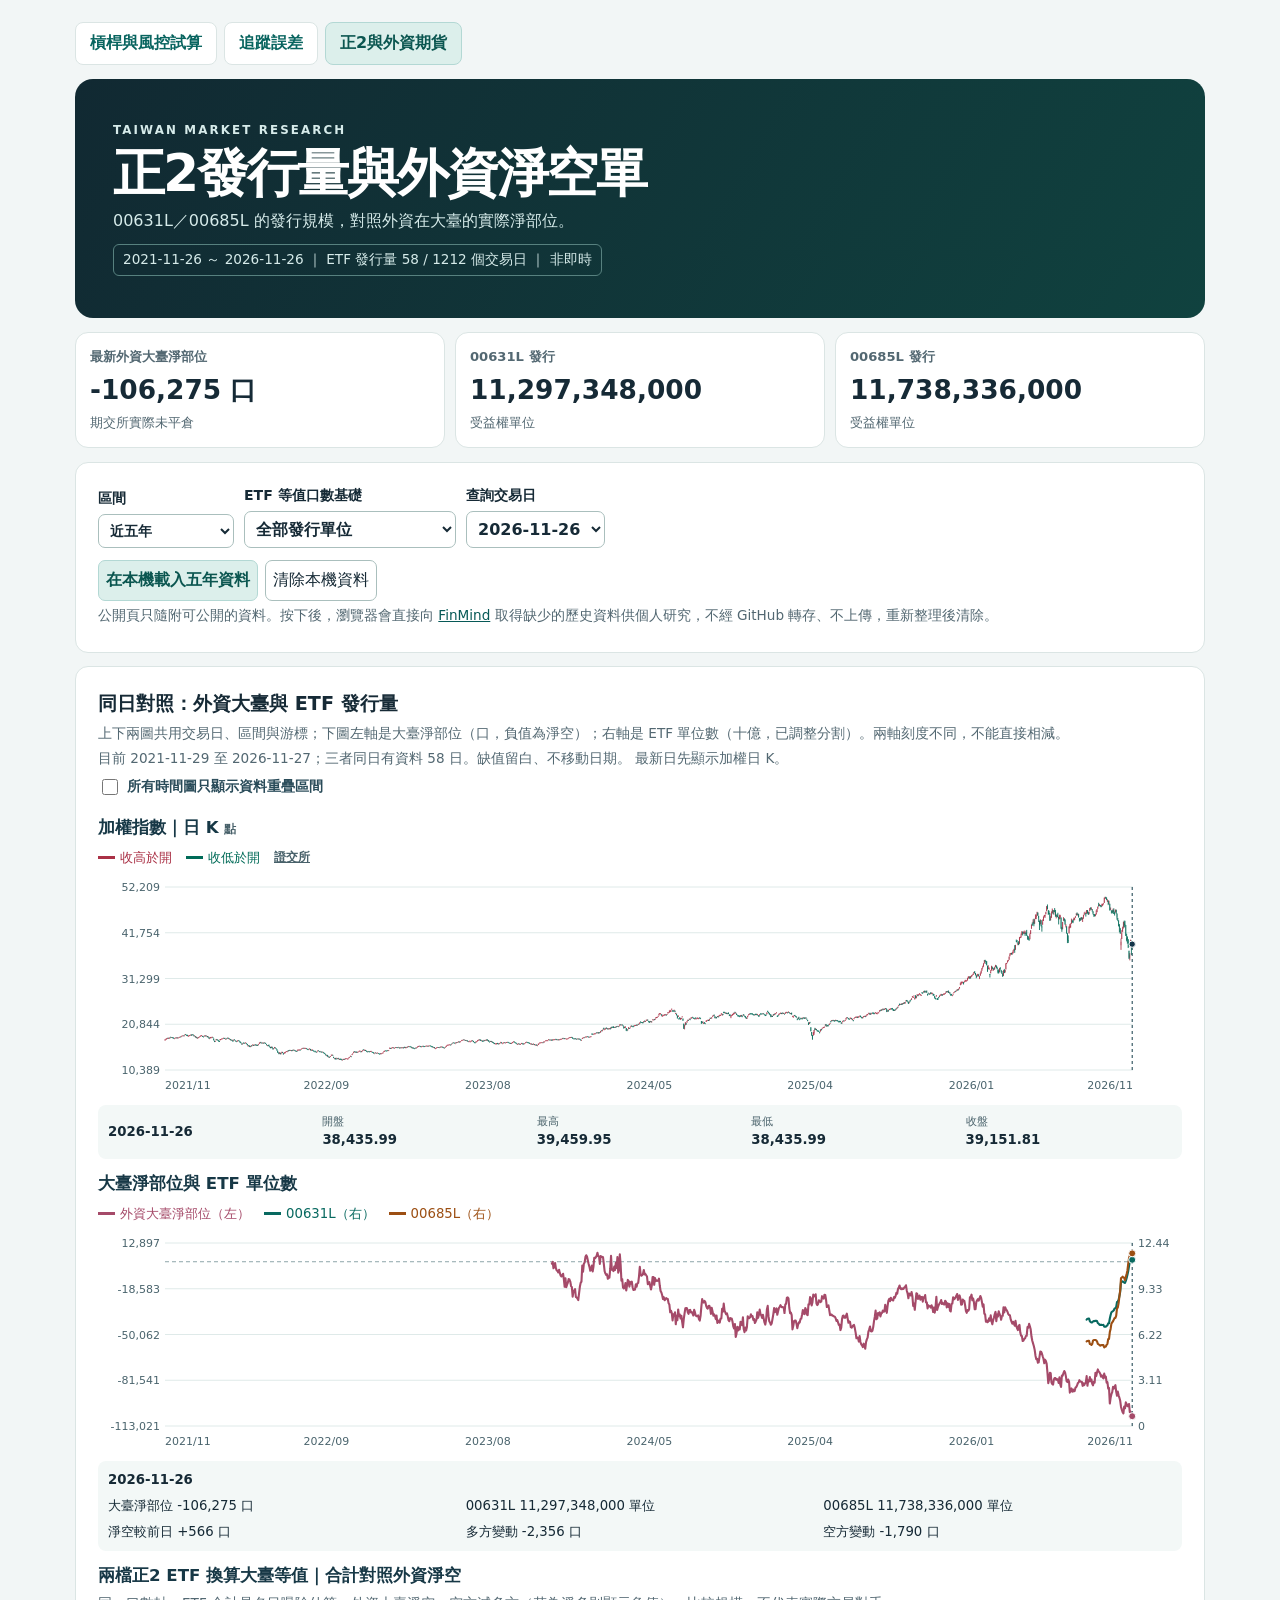
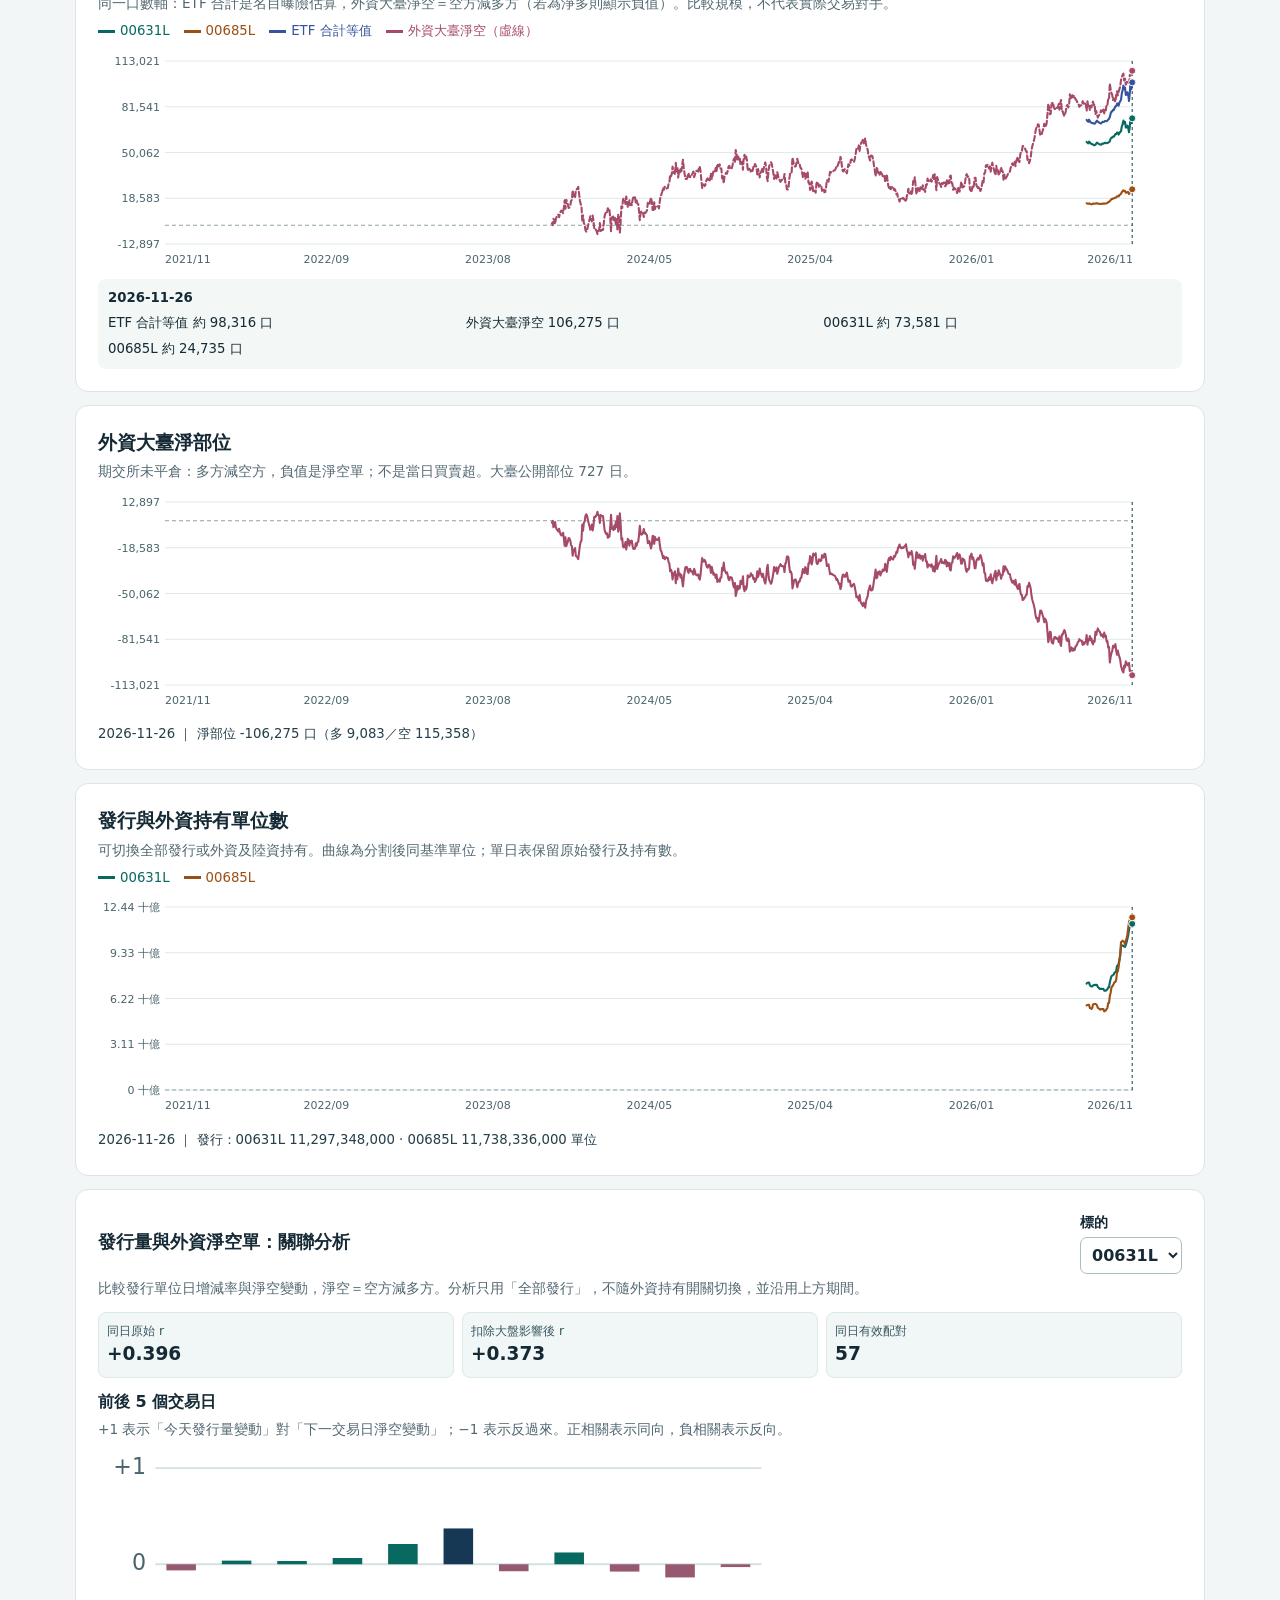
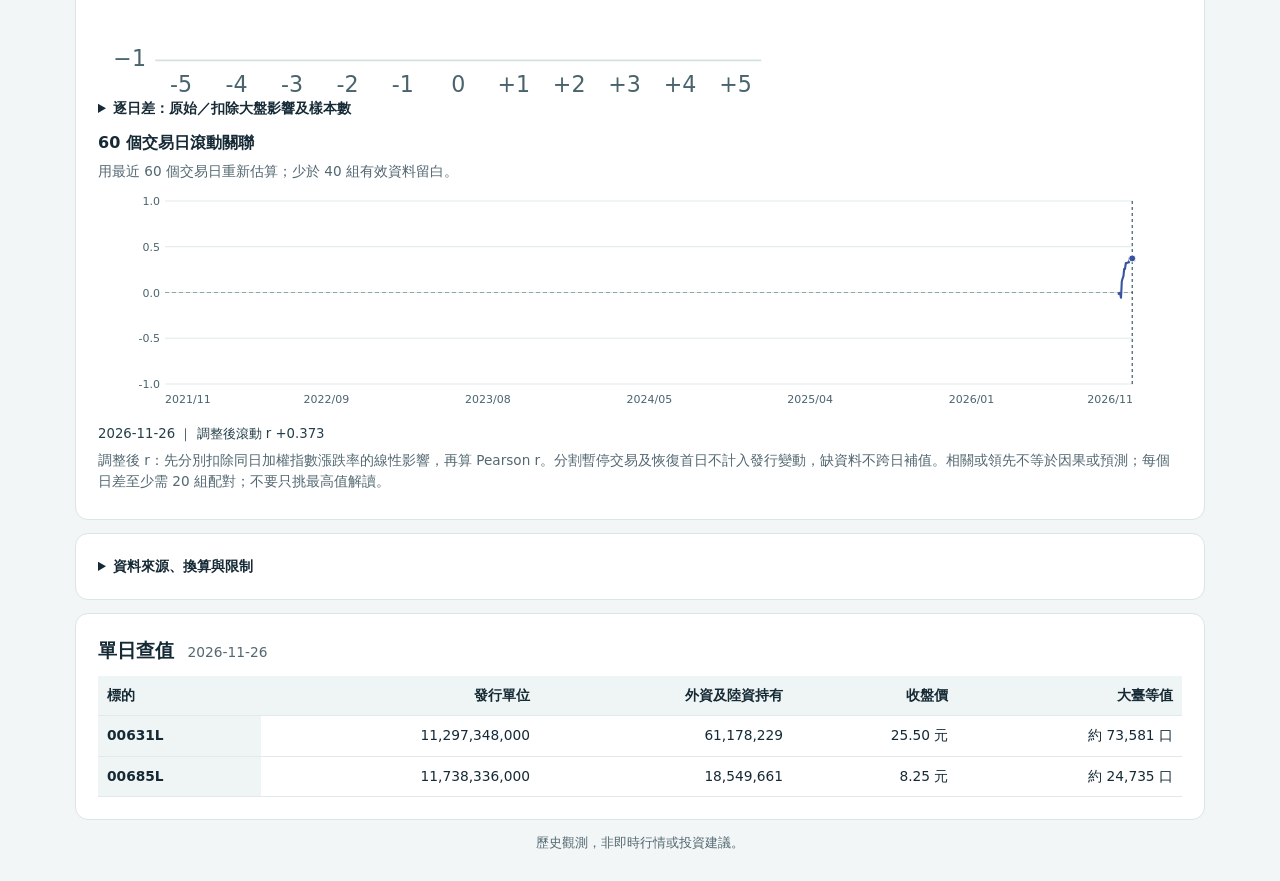
==== commit 85e8d1e1: "Add synchronized TAIEX candles and ETF equivalent vs foreign TX shorts" ====
--- a/positioning/index.html
+++ b/positioning/index.html
@@ -4,8 +4,8 @@
 <meta charset="utf-8"><meta name="viewport" content="width=device-width,initial-scale=1">
 <meta http-equiv="Content-Security-Policy" content="default-src 'self'; script-src 'self'; style-src 'self'; connect-src 'self' https://raw.githubusercontent.com/pc007ya/TAIEX-LeverageX2/main/positioning/observations.csv https://api.finmindtrade.com/api/v4/data; object-src 'none'; base-uri 'none'; form-action 'none'">
 <title>正2與外資期貨｜台股槓桿工具</title>
-<link rel="stylesheet" href="../tracking/tracker.css?v=linked-day-1"><link rel="stylesheet" href="positioning.css?v=sync-1">
-<script type="module" src="positioning.mjs?v=sync-1"></script>
+<link rel="stylesheet" href="../tracking/tracker.css?v=linked-day-1"><link rel="stylesheet" href="positioning.css?v=index-k-1">
+<script type="module" src="positioning.mjs?v=index-k-1"></script>
 </head>
 <body><main>
 <nav class="tool-tabs" aria-label="工具分頁"><a href="../">槓桿與風控試算</a><a href="../tracking/">追蹤誤差</a><a href="./" aria-current="page">正2與外資期貨</a></nav>
@@ -23,15 +23,25 @@
 <p class="subtle">公開頁只隨附可公開的資料。按下後，瀏覽器會直接向 <a href="https://finmind.github.io/Disclaimer/">FinMind</a> 取得缺少的歷史資料供個人研究，不經 GitHub 轉存、不上傳，重新整理後清除。</p>
 <p id="research-status" role="status" class="subtle"></p></section>
 <section class="panel" aria-labelledby="compare-title"><h2 id="compare-title">同日對照：外資大臺與 <span id="compare-mode">ETF 發行量</span></h2>
-<p class="subtle">三條線共用同一條交易日時間軸。左軸是大臺淨部位（口，負值為淨空）；右軸是 ETF 單位數（十億，已調整分割）。兩軸刻度不同，不能直接相減。</p>
-<div class="legend"><span class="ktx">外資大臺淨部位（左）</span><span class="k631">00631L（右）</span><span class="k685">00685L（右）</span></div>
+<p class="subtle">上下兩圖共用交易日、區間與游標；下圖左軸是大臺淨部位（口，負值為淨空）；右軸是 ETF 單位數（十億，已調整分割）。兩軸刻度不同，不能直接相減。</p>
 <p id="common-status" class="subtle"></p>
 <label class="common-toggle"><input type="checkbox" id="common-only">所有時間圖只顯示資料重疊區間</label>
+<h3 class="candle-heading">加權指數｜日 K <span>點</span></h3>
+<div class="legend candle-legend"><span class="candle-up">收高於開</span><span class="candle-down">收低於開</span><a href="https://www.twse.com.tw/zh/indices/taiex/mi-5min-hist.html">證交所</a></div>
+<div id="index-candles"></div>
+<div id="index-readout" class="candle-readout" aria-label="同一交易日的加權指數開高低收"></div>
+<h3 class="candle-heading">大臺淨部位與 ETF 單位數</h3>
+<div class="legend"><span class="ktx">外資大臺淨部位（左）</span><span class="k631">00631L（右）</span><span class="k685">00685L（右）</span></div>
 <div id="comparison"></div>
 <div id="comparison-readout" class="compare-inspector" aria-label="同一交易日的淨部位與 ETF 單位數"></div>
+<h3 id="exposure-title" class="candle-heading">兩檔正2 ETF 換算大臺等值｜合計對照外資淨空</h3>
+<p class="subtle">同一口數軸：ETF 合計是名目曝險估算，外資大臺淨空＝空方減多方（若為淨多則顯示負值）。比較規模，不代表實際交易對手。</p>
+<div class="legend"><span class="k631">00631L</span><span class="k685">00685L</span><span class="ktotal">ETF 合計等值</span><span class="ktx kshort">外資大臺淨空（虛線）</span></div>
+<div id="exposure" aria-labelledby="exposure-title"></div>
+<div class="compare-inspector" id="etf-readout" aria-label="同一交易日的 ETF 等值與外資大臺淨空"></div>
 </section>
 <section class="panel"><h2>外資大臺淨部位</h2><p class="subtle">期交所未平倉：多方減空方，負值是淨空單；不是當日買賣超。<span id="public-coverage"></span></p><div id="tx"></div><p class="position-readout" id="tx-readout"></p></section>
-<section class="panel"><h2>兩檔正2 ETF 換算大臺等值</h2><p class="subtle">用收盤價估算 2 倍曝險的名目規模；不是外資期貨空單，也不是投信實際持有口數。</p><div class="legend"><span class="k631">00631L</span><span class="k685">00685L</span><span class="ktotal">兩檔合計</span></div><div id="exposure"></div><p class="position-readout" id="etf-readout"></p></section>
+
 <section class="panel"><h2>發行與外資持有單位數</h2><p class="subtle">可切換全部發行或外資及陸資持有。曲線為分割後同基準單位；單日表保留原始發行及持有數。</p><div class="legend"><span class="k631">00631L</span><span class="k685">00685L</span></div><div id="units"></div><p class="position-readout" id="units-readout"></p></section>
 <section class="panel" aria-labelledby="relationship-title">
 <div class="chart-heading"><h2 id="relationship-title">發行量與外資淨空單：關聯分析</h2><label>標的 <select id="rel-fund"><option value="631">00631L</option><option value="685">00685L</option></select></label></div>
--- a/positioning/positioning.css
+++ b/positioning/positioning.css
@@ -32,3 +32,10 @@
 .compare-inspector{display:grid;grid-template-columns:repeat(3,minmax(0,1fr));gap:5px 9px;background:#f3f8f7;padding:9px 10px;border-radius:8px;font-size:.83rem;font-variant-numeric:tabular-nums}
 .compare-inspector strong{grid-column:1/-1}
 @media(max-width:520px){.compare-inspector{grid-template-columns:1fr}}
+
+.panel .candle-heading{margin:12px 0 4px;color:#173846;font-size:1.04rem}
+.candle-heading span,.candle-legend a{font-size:.77rem;font-weight:600;color:#48616a}
+.candle-legend{margin-bottom:1px}.candle-up{color:#aa3146}.candle-down{color:#006b58}
+.candle-readout{background:#f3f8f7;padding:8px 10px;border-radius:8px;display:grid;grid-template-columns:repeat(5,minmax(0,1fr));align-items:center;gap:4px 8px;font-size:.83rem;font-variant-numeric:tabular-nums}
+.candle-readout small,.candle-readout b{display:block}.candle-readout small{color:#48616a}.candle-readout span{grid-column:2/-1}
+@media(max-width:520px){.candle-readout{grid-template-columns:repeat(4,minmax(0,1fr));gap:4px}.candle-readout strong,.candle-readout span{grid-column:1/-1}}
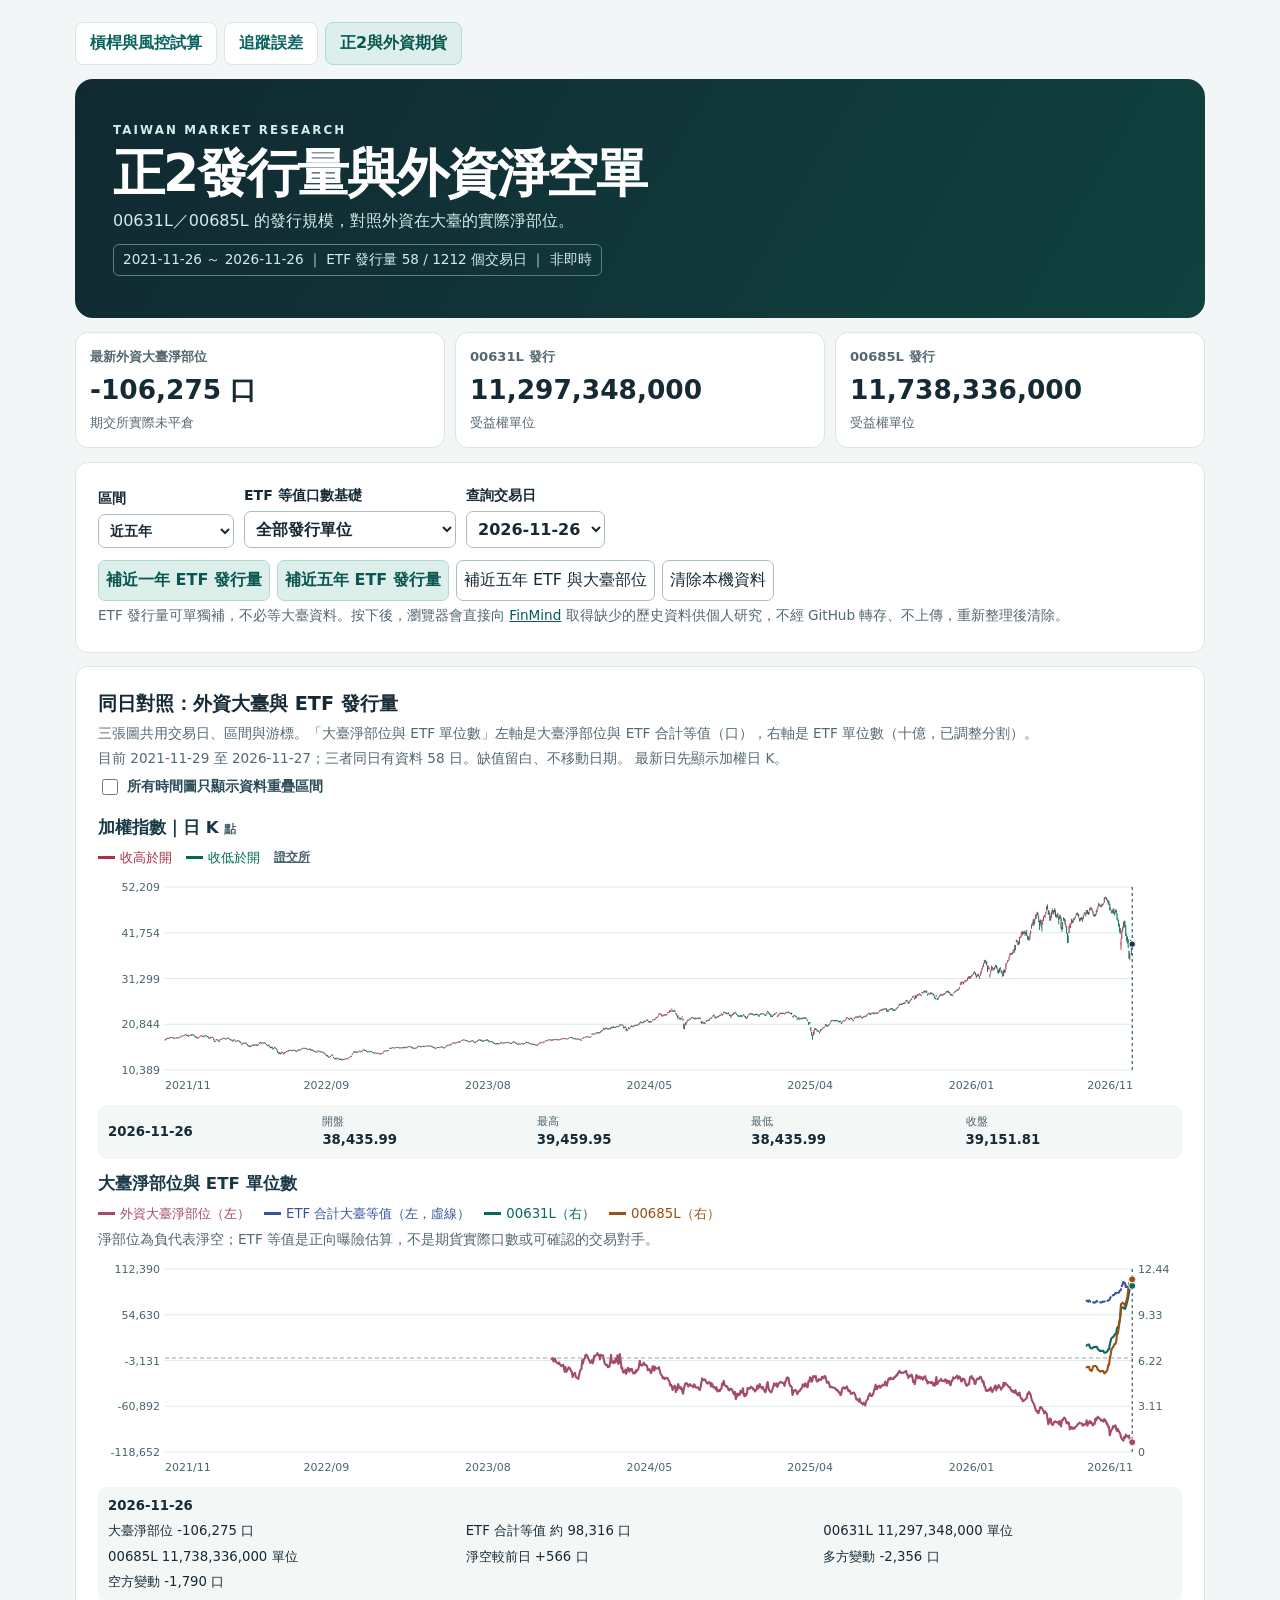
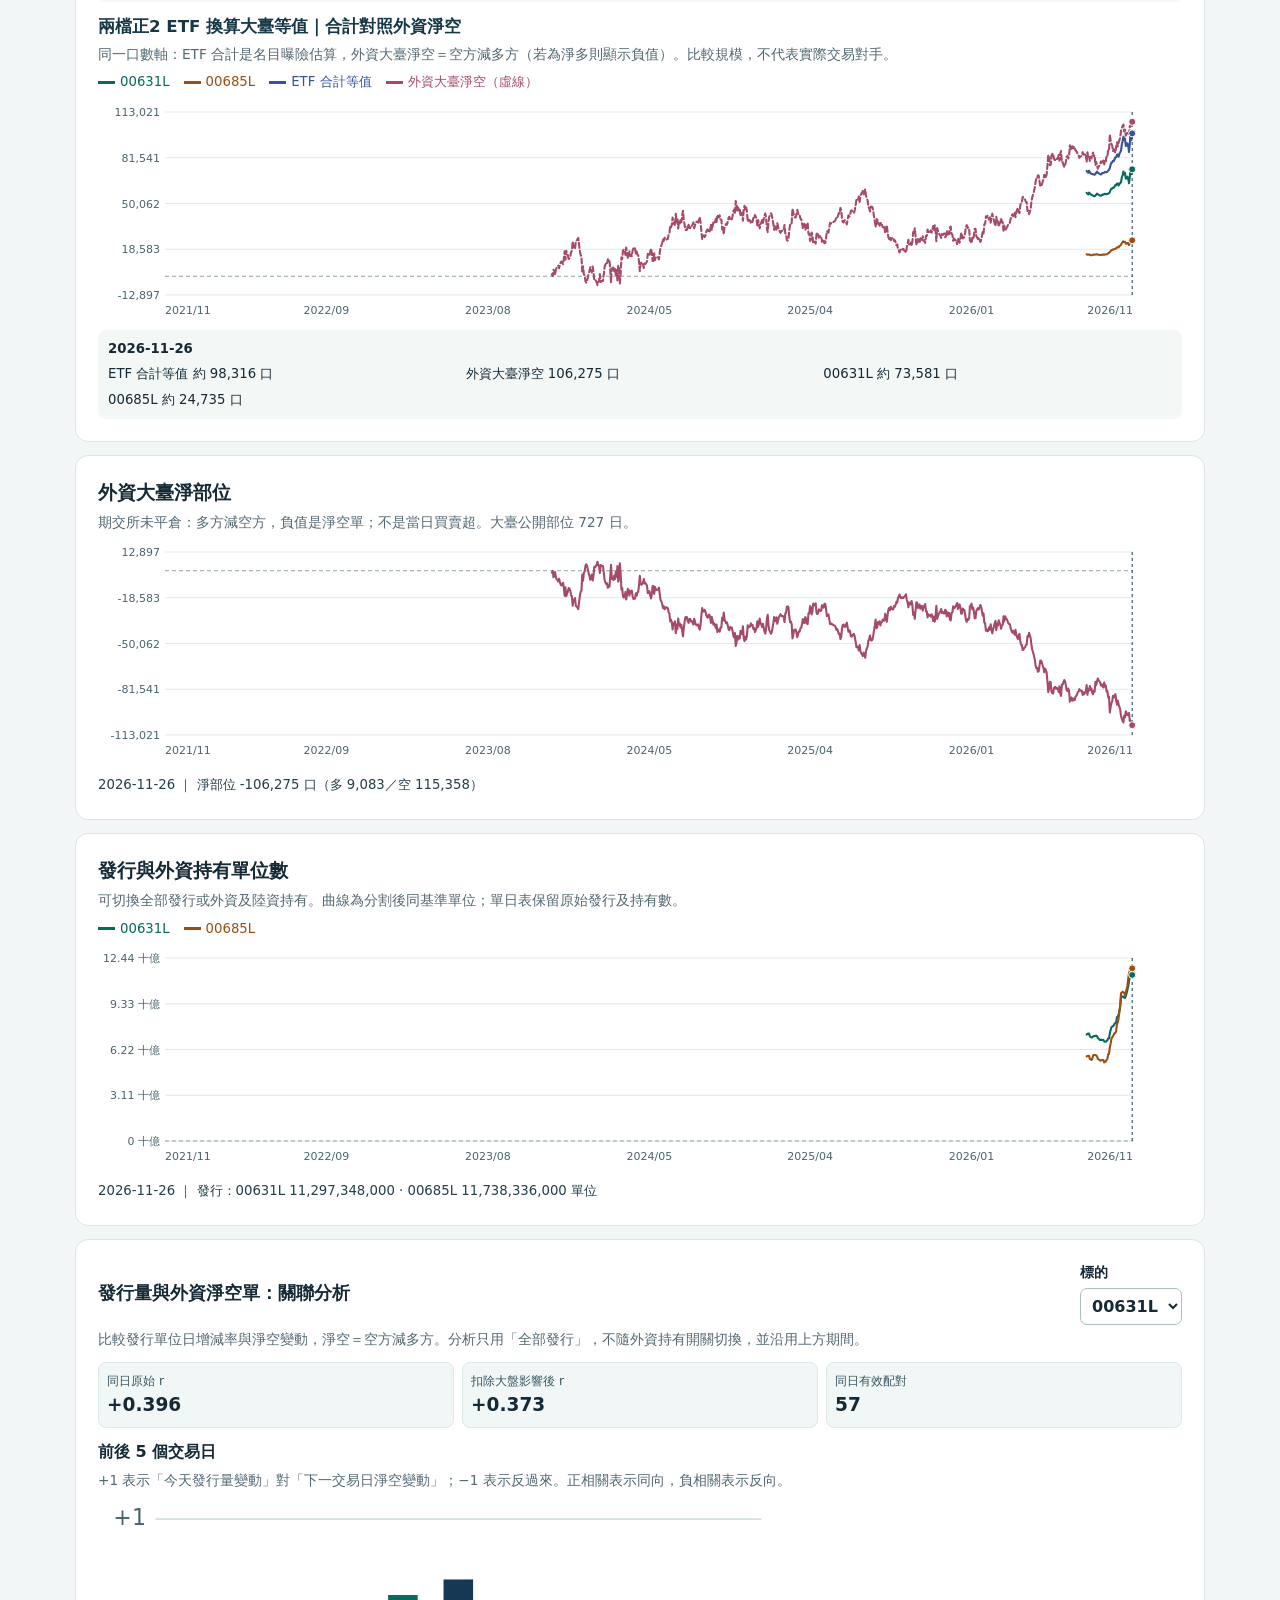
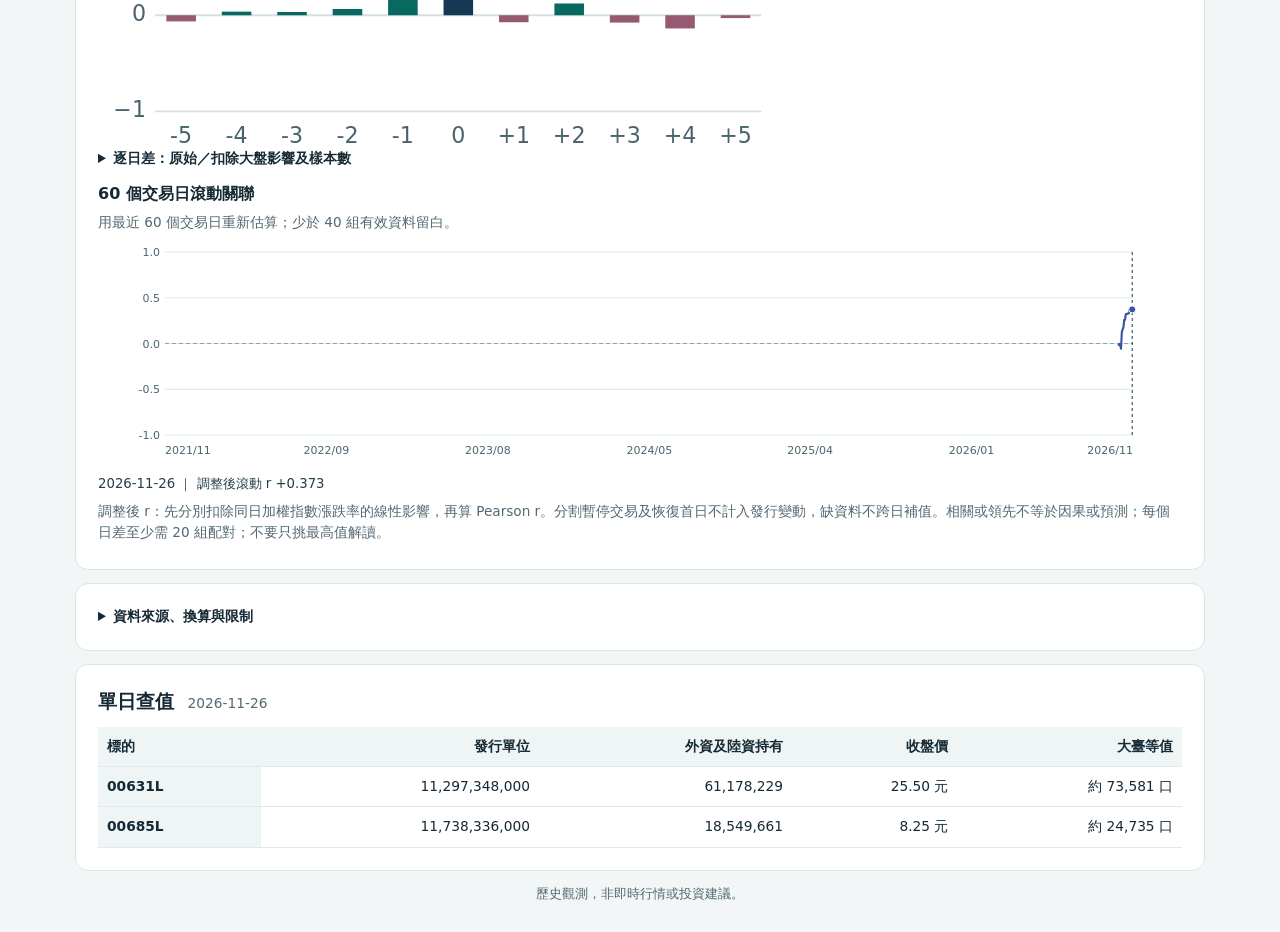
==== commit 7106bde1: "Overlay ETF equivalent and add independent 1/5-year issuance loading" ====
--- a/positioning/index.html
+++ b/positioning/index.html
@@ -4,8 +4,8 @@
 <meta charset="utf-8"><meta name="viewport" content="width=device-width,initial-scale=1">
 <meta http-equiv="Content-Security-Policy" content="default-src 'self'; script-src 'self'; style-src 'self'; connect-src 'self' https://raw.githubusercontent.com/pc007ya/TAIEX-LeverageX2/main/positioning/observations.csv https://api.finmindtrade.com/api/v4/data; object-src 'none'; base-uri 'none'; form-action 'none'">
 <title>正2與外資期貨｜台股槓桿工具</title>
-<link rel="stylesheet" href="../tracking/tracker.css?v=linked-day-1"><link rel="stylesheet" href="positioning.css?v=index-k-1">
-<script type="module" src="positioning.mjs?v=index-k-1"></script>
+<link rel="stylesheet" href="../tracking/tracker.css?v=linked-day-1"><link rel="stylesheet" href="positioning.css?v=issue-window-2">
+<script type="module" src="positioning.mjs?v=issue-window-2"></script>
 </head>
 <body><main>
 <nav class="tool-tabs" aria-label="工具分頁"><a href="../">槓桿與風控試算</a><a href="../tracking/">追蹤誤差</a><a href="./" aria-current="page">正2與外資期貨</a></nav>
@@ -19,11 +19,11 @@
 <label>區間 <select id="range"><option value="20">近 20 個交易日</option><option value="60">近 60 個交易日</option><option value="year">近一年</option><option value="five" selected>近五年</option><option value="all">全部已驗證資料</option></select></label>
 <label>ETF 等值口數基礎 <select id="basis"><option value="issued">全部發行單位</option><option value="foreign">只算外資及陸資持有單位</option></select></label>
 <label>查詢交易日 <select id="lookup"></select></label>
-</div><div class="research-actions"><button type="button" id="load-five">在本機載入五年資料</button><button type="button" id="discard-five" hidden>清除本機資料</button></div>
-<p class="subtle">公開頁只隨附可公開的資料。按下後，瀏覽器會直接向 <a href="https://finmind.github.io/Disclaimer/">FinMind</a> 取得缺少的歷史資料供個人研究，不經 GitHub 轉存、不上傳，重新整理後清除。</p>
+</div><div class="research-actions"><button type="button" id="issue-year">補近一年 ETF 發行量</button><button type="button" id="issue-five">補近五年 ETF 發行量</button><button type="button" id="load-five">補近五年 ETF 與大臺部位</button><button type="button" id="discard-five" hidden>清除本機資料</button></div>
+<p class="subtle">ETF 發行量可單獨補，不必等大臺資料。按下後，瀏覽器會直接向 <a href="https://finmind.github.io/Disclaimer/">FinMind</a> 取得缺少的歷史資料供個人研究，不經 GitHub 轉存、不上傳，重新整理後清除。</p>
 <p id="research-status" role="status" class="subtle"></p></section>
 <section class="panel" aria-labelledby="compare-title"><h2 id="compare-title">同日對照：外資大臺與 <span id="compare-mode">ETF 發行量</span></h2>
-<p class="subtle">上下兩圖共用交易日、區間與游標；下圖左軸是大臺淨部位（口，負值為淨空）；右軸是 ETF 單位數（十億，已調整分割）。兩軸刻度不同，不能直接相減。</p>
+<p class="subtle">三張圖共用交易日、區間與游標。「大臺淨部位與 ETF 單位數」左軸是大臺淨部位與 ETF 合計等值（口），右軸是 ETF 單位數（十億，已調整分割）。</p>
 <p id="common-status" class="subtle"></p>
 <label class="common-toggle"><input type="checkbox" id="common-only">所有時間圖只顯示資料重疊區間</label>
 <h3 class="candle-heading">加權指數｜日 K <span>點</span></h3>
@@ -31,8 +31,8 @@
 <div id="index-candles"></div>
 <div id="index-readout" class="candle-readout" aria-label="同一交易日的加權指數開高低收"></div>
 <h3 class="candle-heading">大臺淨部位與 ETF 單位數</h3>
-<div class="legend"><span class="ktx">外資大臺淨部位（左）</span><span class="k631">00631L（右）</span><span class="k685">00685L（右）</span></div>
-<div id="comparison"></div>
+<div class="legend"><span class="ktx">外資大臺淨部位（左）</span><span class="ktotal">ETF 合計大臺等值（左，虛線）</span><span class="k631">00631L（右）</span><span class="k685">00685L（右）</span></div>
+<p class="subtle">淨部位為負代表淨空；ETF 等值是正向曝險估算，不是期貨實際口數或可確認的交易對手。</p><div id="comparison"></div>
 <div id="comparison-readout" class="compare-inspector" aria-label="同一交易日的淨部位與 ETF 單位數"></div>
 <h3 id="exposure-title" class="candle-heading">兩檔正2 ETF 換算大臺等值｜合計對照外資淨空</h3>
 <p class="subtle">同一口數軸：ETF 合計是名目曝險估算，外資大臺淨空＝空方減多方（若為淨多則顯示負值）。比較規模，不代表實際交易對手。</p>
--- a/positioning/positioning.css
+++ b/positioning/positioning.css
@@ -24,7 +24,7 @@
 #rel-fund{font-size:16px}.panel h3{margin:.75em 0 .3em;font-size:1rem}
 @media(max-width:440px){.rel-stats>div{padding:6px}}
 
-.research-actions{display:flex;flex-wrap:wrap;gap:7px;margin:8px 0 2px}.research-actions button:first-child{background:#dcefeb;color:#0b5650;border-color:#b3d8d4;font-weight:700}
+.research-actions{display:flex;flex-wrap:wrap;gap:7px;margin:8px 0 2px}.research-actions button:nth-child(-n+2){background:#dcefeb;color:#0b5650;border-color:#b3d8d4;font-weight:700}
 
 .ktx{color:#a54a69}
 .common-toggle{display:inline-flex;align-items:center;gap:6px;margin:.2em 0;color:#294b59}
@@ -39,3 +39,5 @@
 .candle-readout{background:#f3f8f7;padding:8px 10px;border-radius:8px;display:grid;grid-template-columns:repeat(5,minmax(0,1fr));align-items:center;gap:4px 8px;font-size:.83rem;font-variant-numeric:tabular-nums}
 .candle-readout small,.candle-readout b{display:block}.candle-readout small{color:#48616a}.candle-readout span{grid-column:2/-1}
 @media(max-width:520px){.candle-readout{grid-template-columns:repeat(4,minmax(0,1fr));gap:4px}.candle-readout strong,.candle-readout span{grid-column:1/-1}}
+
+.research-actions button{min-height:40px}
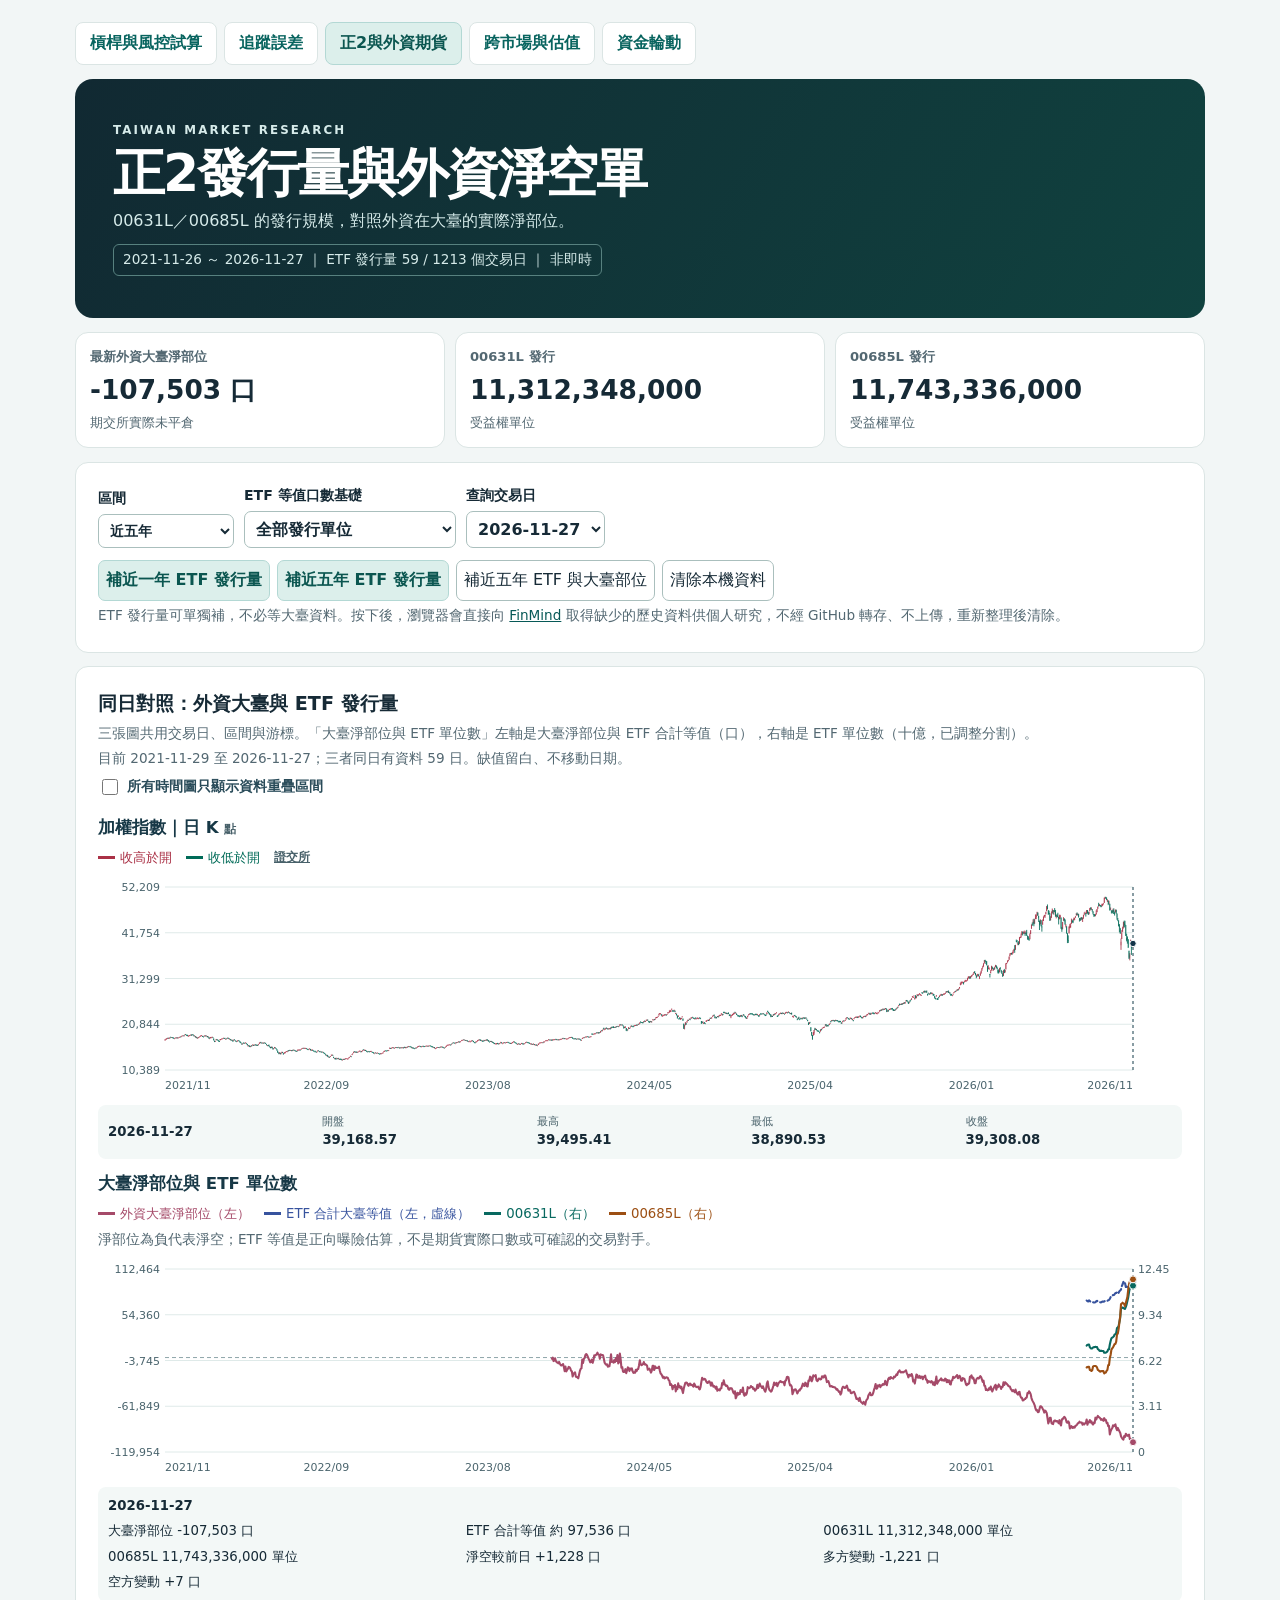
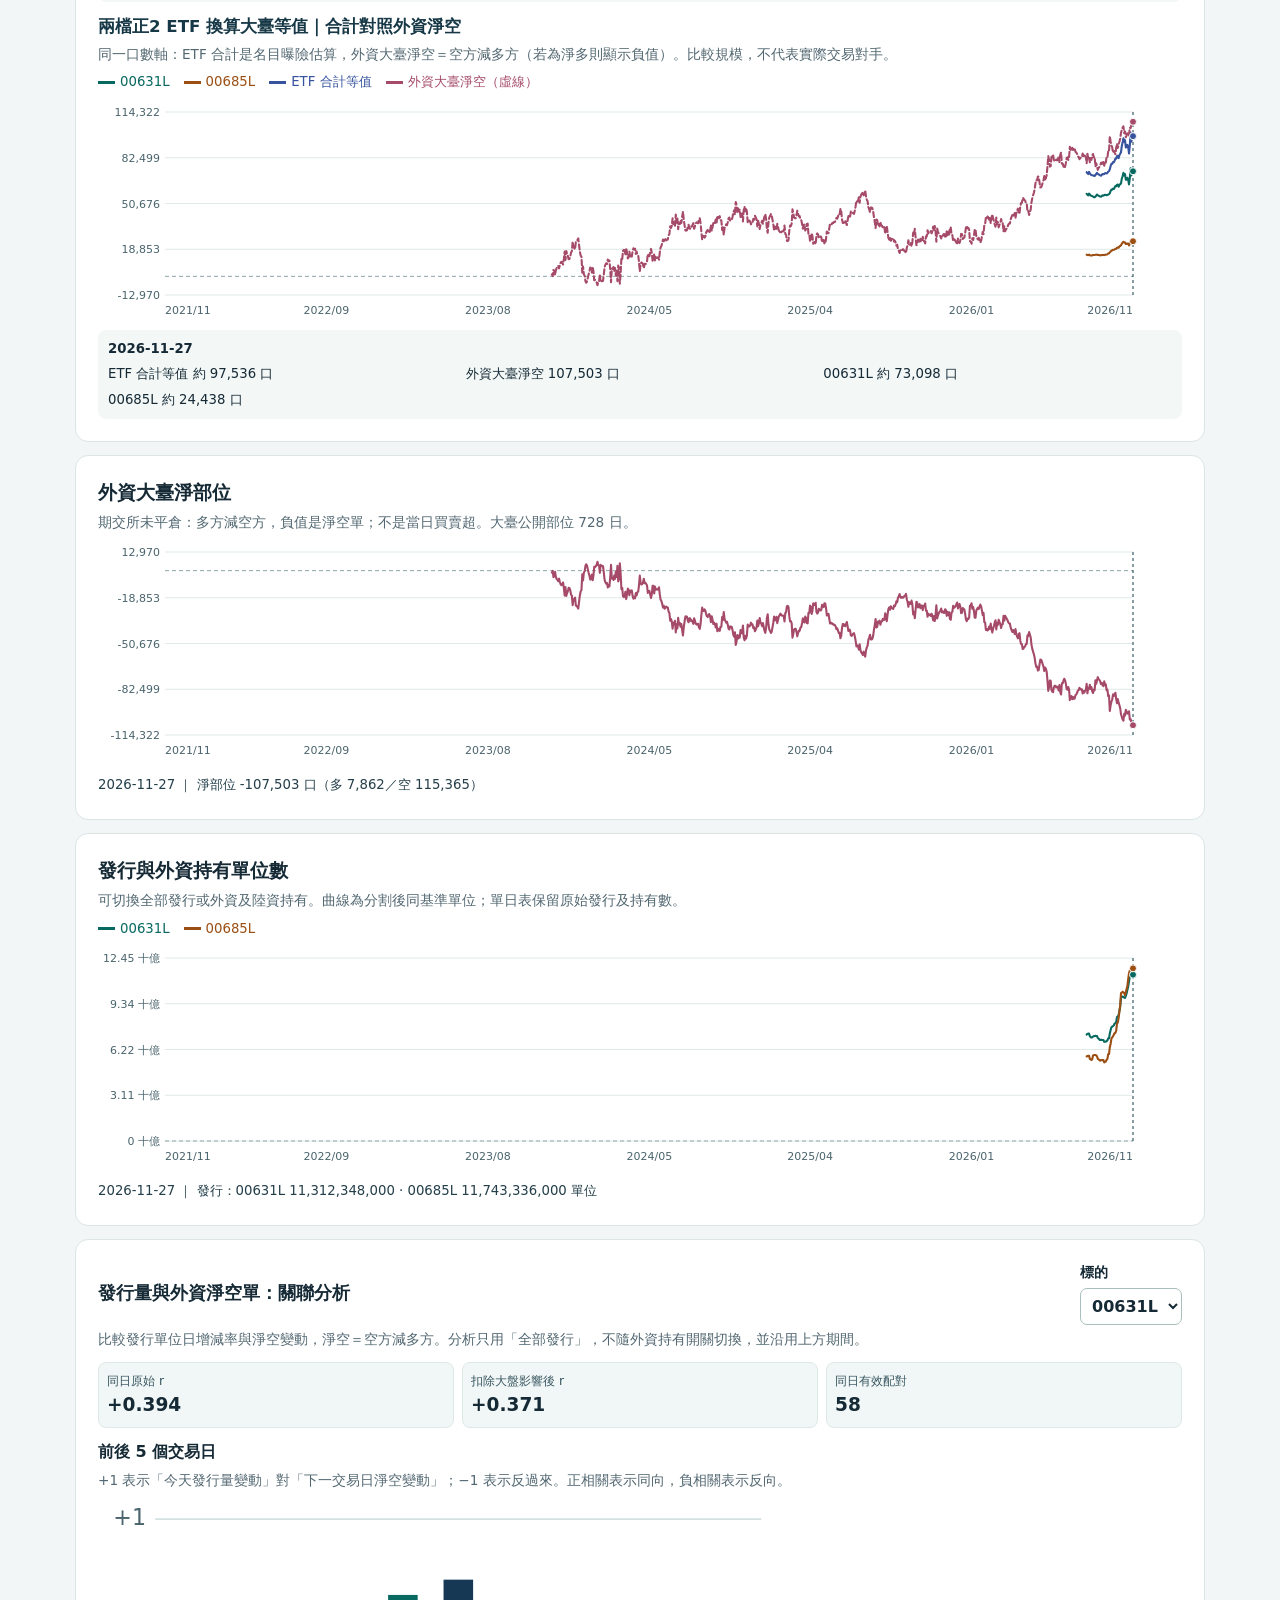
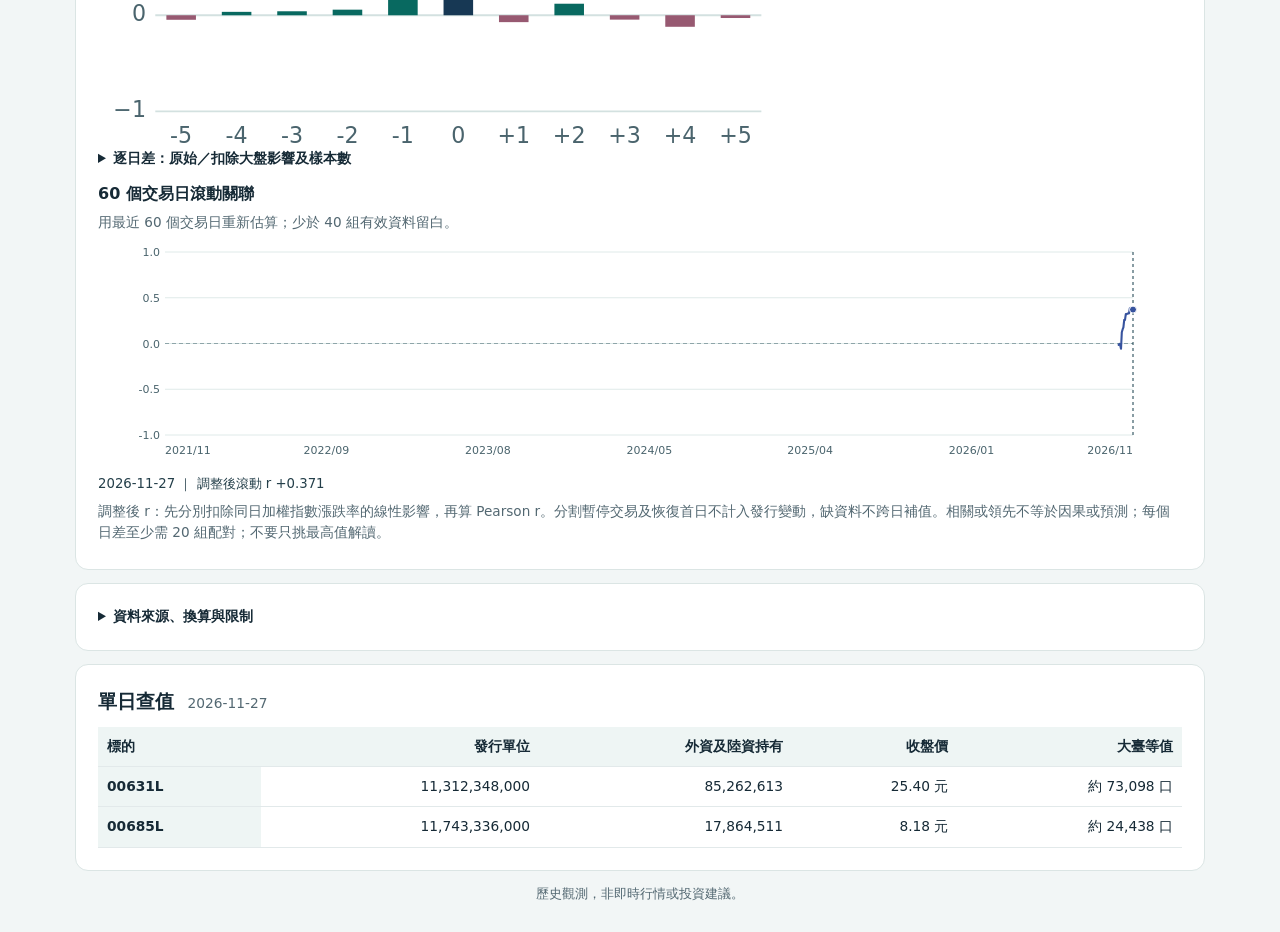
==== commit ad029174: "Add cross-market valuation and fund rotation dashboards" ====
--- a/positioning/index.html
+++ b/positioning/index.html
@@ -8,7 +8,7 @@
 <script type="module" src="positioning.mjs?v=issue-window-2"></script>
 </head>
 <body><main>
-<nav class="tool-tabs" aria-label="工具分頁"><a href="../">槓桿與風控試算</a><a href="../tracking/">追蹤誤差</a><a href="./" aria-current="page">正2與外資期貨</a></nav>
+<nav class="tool-tabs" aria-label="工具分頁"><a href="../">槓桿與風控試算</a><a href="../tracking/">追蹤誤差</a><a href="./" aria-current="page">正2與外資期貨</a><a href="../crossmarket/">跨市場與估值</a><a href="../rotation/">資金輪動</a></nav>
 <header><p class="eyebrow">TAIWAN MARKET RESEARCH</p><h1>正2發行量與外資淨空單</h1>
 <p>00631L／00685L 的發行規模，對照外資在大臺的實際淨部位。</p>
 <p id="coverage" role="status" class="date-badge">載入證交所與期交所資料…</p>
@@ -69,3 +69,4 @@
 <table><thead><tr><th scope="col">標的</th><th scope="col">發行單位</th><th scope="col">外資及陸資持有</th><th scope="col">收盤價</th><th scope="col">大臺等值</th></tr></thead><tbody id="daily"></tbody></table></div></section>
 <footer>歷史觀測，非即時行情或投資建議。</footer>
 </main></body></html>
+
